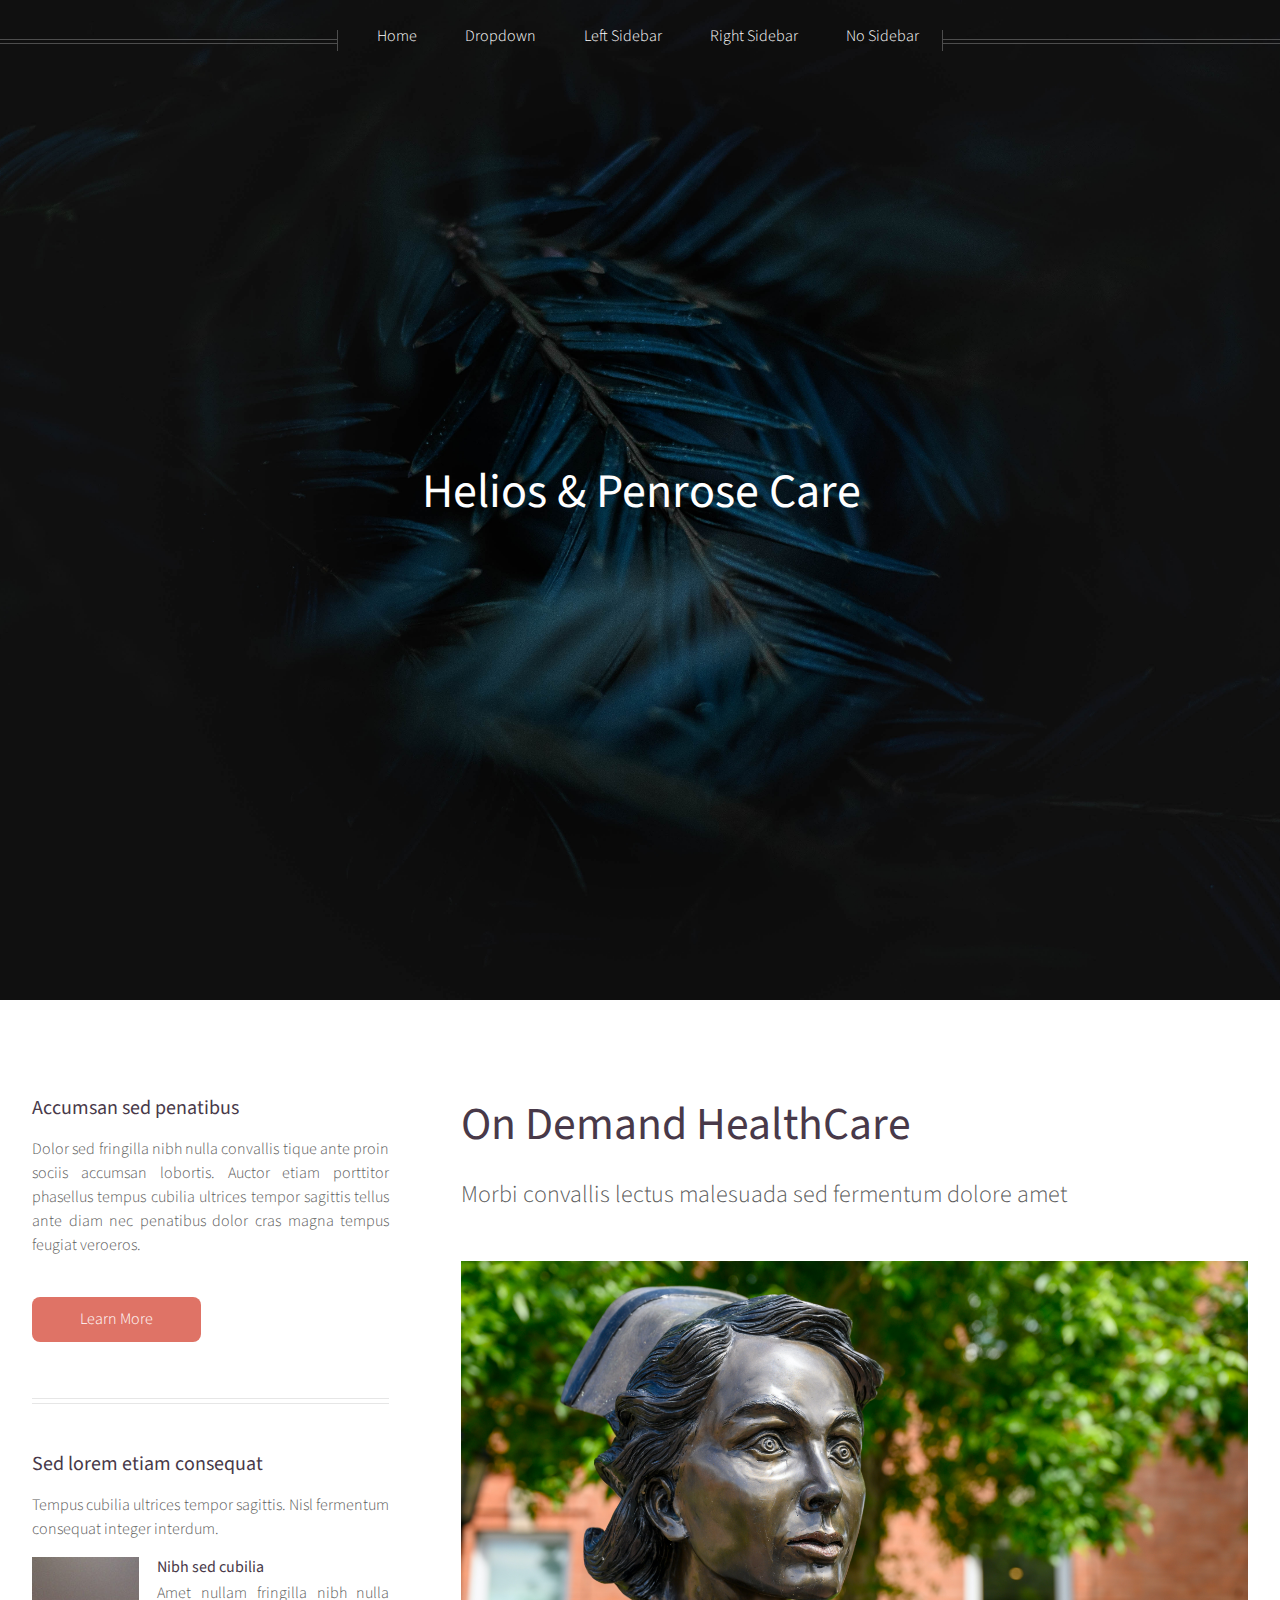
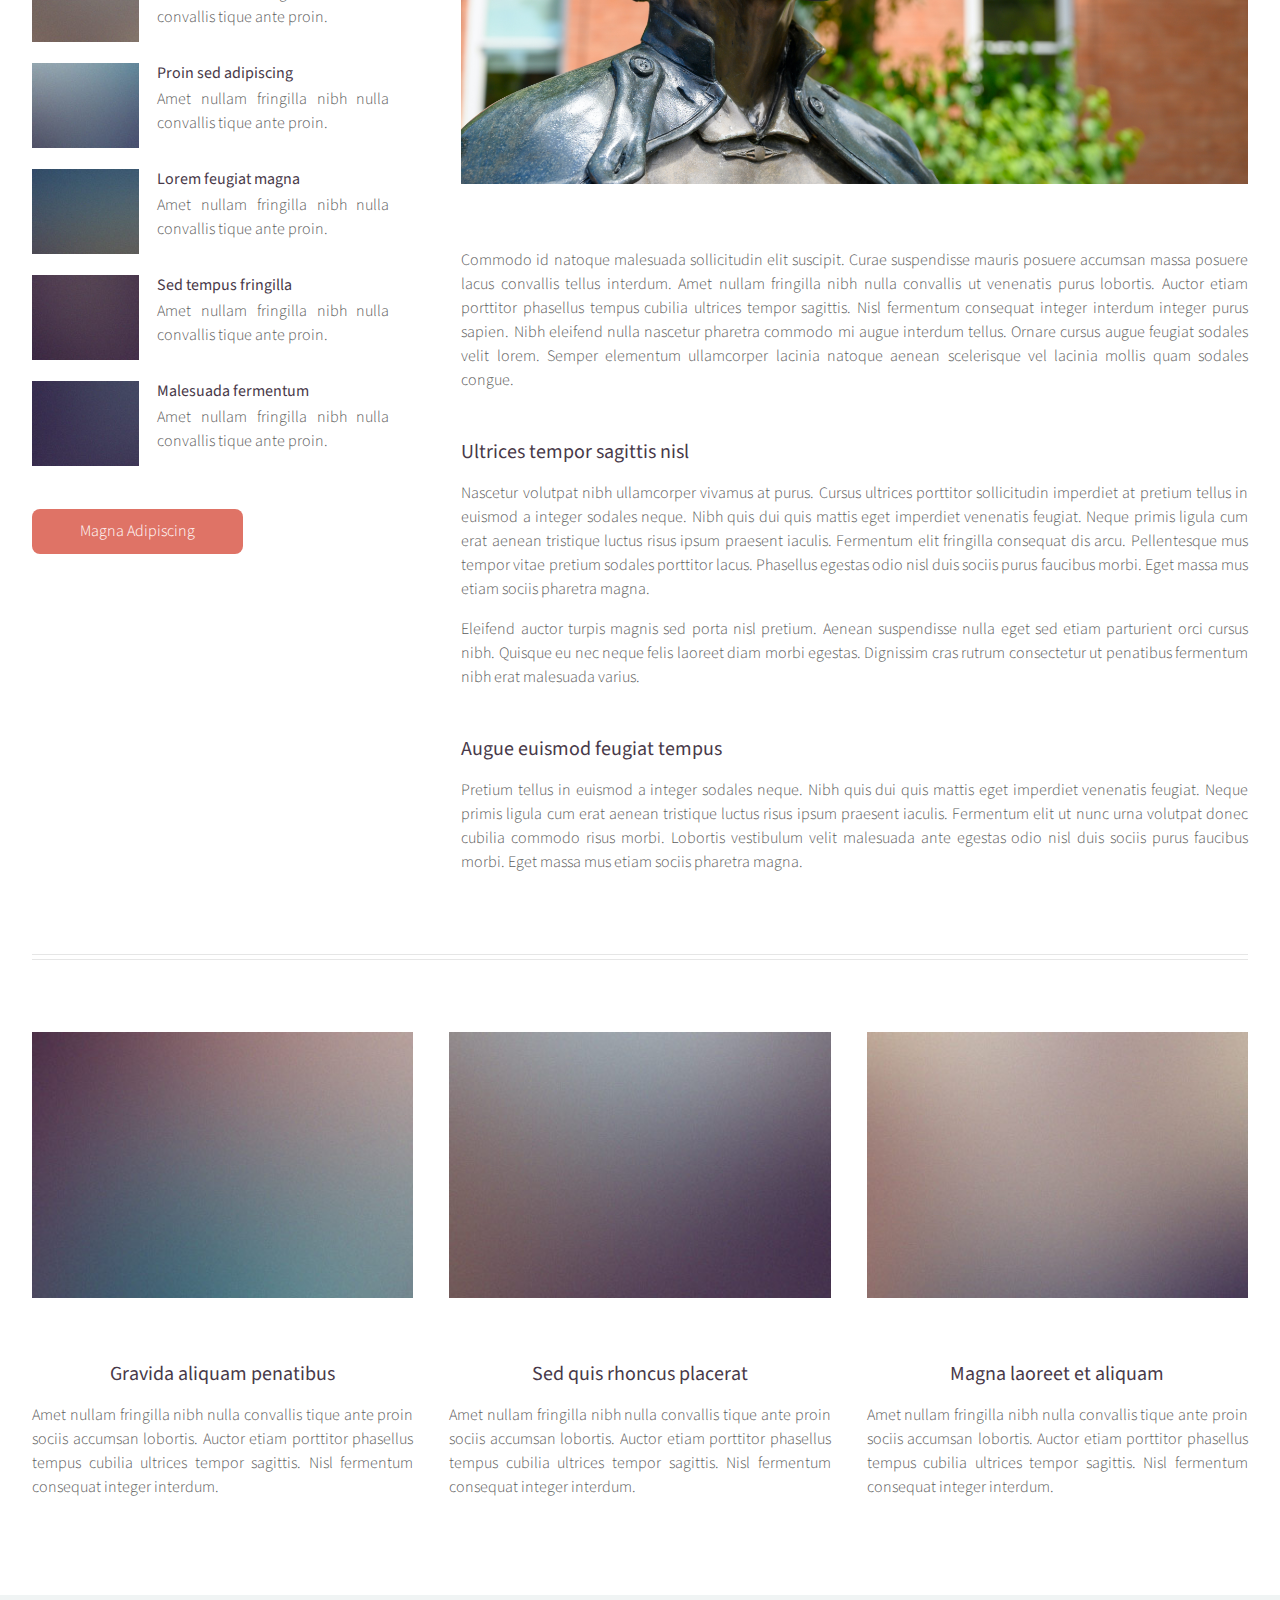
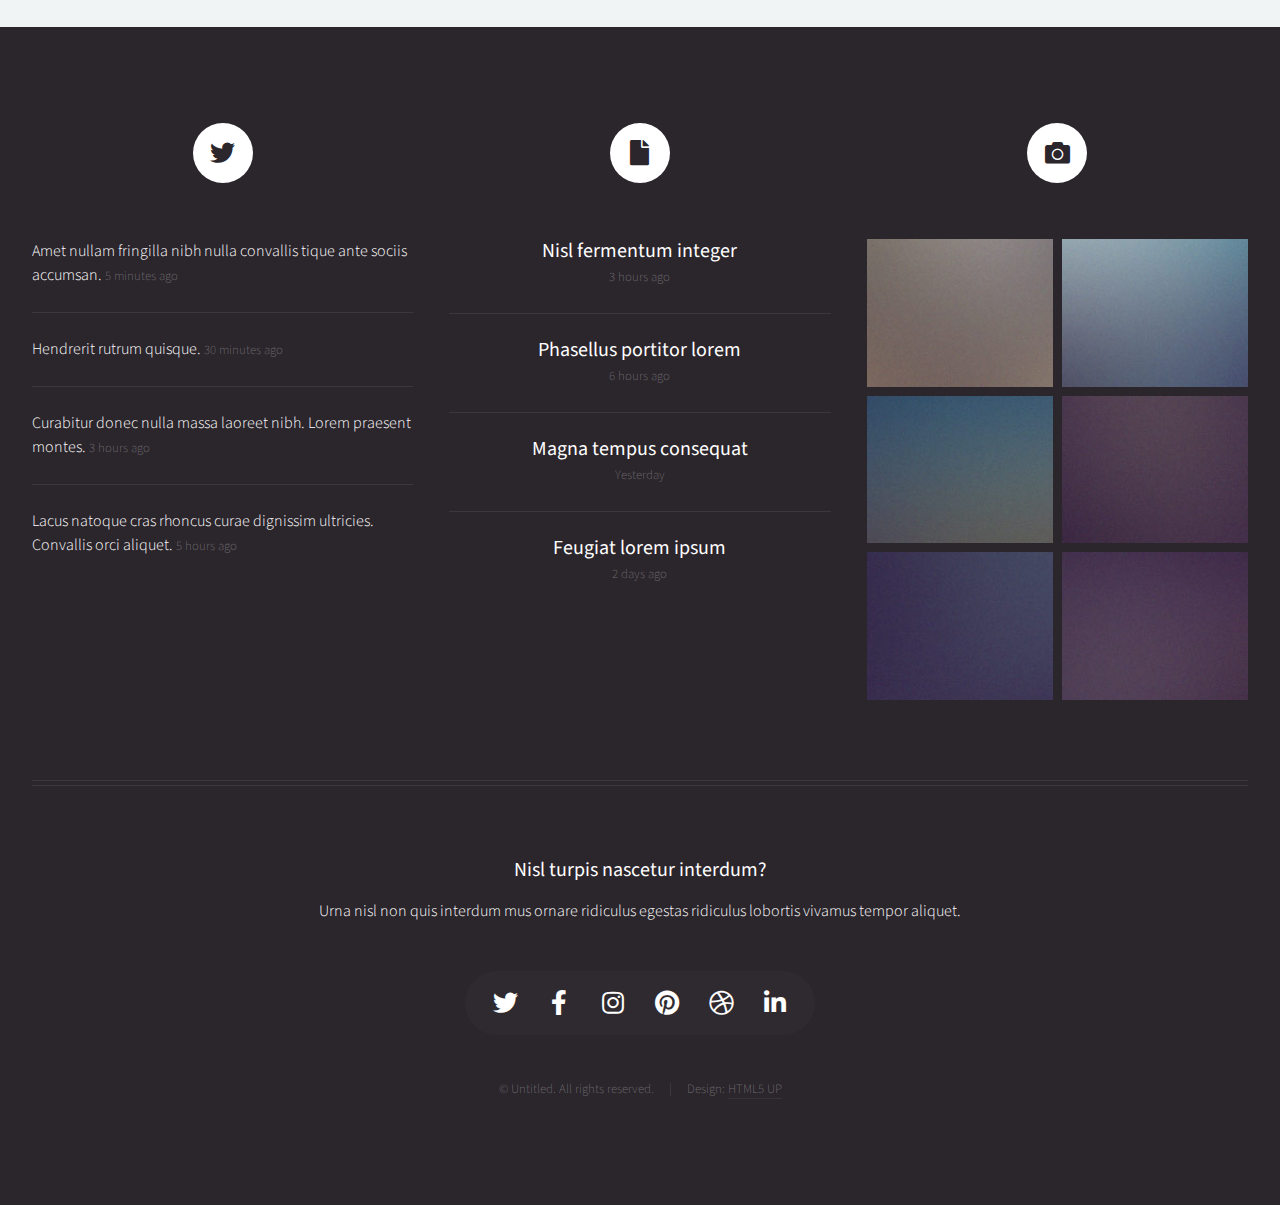
==== penrose-care/left-sidebar.html @ 3ad17eb3 "penrose care" ====
<!DOCTYPE HTML>
<!--
	Helios by HTML5 UP
	html5up.net | @ajlkn
	Free for personal and commercial use under the CCA 3.0 license (html5up.net/license)
-->
<html>
	<head>
		<title>Left Sidebar - Helios by HTML5 UP</title>
		<meta charset="utf-8" />
		<meta name="viewport" content="width=device-width, initial-scale=1, user-scalable=no" />
		<link rel="stylesheet" href="assets/css/main.css" />
		<noscript><link rel="stylesheet" href="assets/css/noscript.css" /></noscript>
	</head>
	<body class="left-sidebar is-preload">
		<div id="page-wrapper">

			<!-- Header -->
				<div id="header">

					<!-- Inner -->
						<div class="inner">
							<header>
								<h1><a href="index.html" id="logo">Helios &amp; Penrose Care</a></h1>
							</header>
						</div>

					<!-- Nav -->
						<nav id="nav">
							<ul>
								<li><a href="index.html">Home</a></li>
								<li>
									<a href="#">Dropdown</a>
									<ul>
										<li><a href="#">Lorem ipsum dolor</a></li>
										<li><a href="#">Magna phasellus</a></li>
										<li><a href="#">Etiam dolore nisl</a></li>
										<li>
											<a href="#">And a submenu &hellip;</a>
											<ul>
												<li><a href="#">Lorem ipsum dolor</a></li>
												<li><a href="#">Phasellus consequat</a></li>
												<li><a href="#">Magna phasellus</a></li>
												<li><a href="#">Etiam dolore nisl</a></li>
											</ul>
										</li>
										<li><a href="#">Veroeros feugiat</a></li>
									</ul>
								</li>
								<li><a href="left-sidebar.html">Left Sidebar</a></li>
								<li><a href="right-sidebar.html">Right Sidebar</a></li>
								<li><a href="no-sidebar.html">No Sidebar</a></li>
							</ul>
						</nav>

				</div>

			<!-- Main -->
				<div class="wrapper style1">

					<div class="container">
						<div class="row gtr-200">
							<div class="col-4 col-12-mobile" id="sidebar">
								<hr class="first" />
								<section>
									<header>
										<h3><a href="#">Accumsan sed penatibus</a></h3>
									</header>
									<p>
										Dolor sed fringilla nibh nulla convallis tique ante proin sociis accumsan lobortis. Auctor etiam
										porttitor phasellus tempus cubilia ultrices tempor sagittis  tellus ante diam nec penatibus dolor cras
										magna tempus feugiat veroeros.
									</p>
									<footer>
										<a href="#" class="button">Learn More</a>
									</footer>
								</section>
								<hr />
								<section>
									<header>
										<h3><a href="#">Sed lorem etiam consequat</a></h3>
									</header>
									<p>
										Tempus cubilia ultrices tempor sagittis. Nisl fermentum consequat integer interdum.
									</p>
									<div class="row gtr-50">
										<div class="col-4">
											<a href="#" class="image fit"><img src="images/pic10.jpg" alt="" /></a>
										</div>
										<div class="col-8">
											<h4>Nibh sed cubilia</h4>
											<p>
												Amet nullam fringilla nibh nulla convallis tique ante proin.
											</p>
										</div>
										<div class="col-4">
											<a href="#" class="image fit"><img src="images/pic11.jpg" alt="" /></a>
										</div>
										<div class="col-8">
											<h4>Proin sed adipiscing</h4>
											<p>
												Amet nullam fringilla nibh nulla convallis tique ante proin.
											</p>
										</div>
										<div class="col-4">
											<a href="#" class="image fit"><img src="images/pic12.jpg" alt="" /></a>
										</div>
										<div class="col-8">
											<h4>Lorem feugiat magna</h4>
											<p>
												Amet nullam fringilla nibh nulla convallis tique ante proin.
											</p>
										</div>
										<div class="col-4">
											<a href="#" class="image fit"><img src="images/pic13.jpg" alt="" /></a>
										</div>
										<div class="col-8">
											<h4>Sed tempus fringilla</h4>
											<p>
												Amet nullam fringilla nibh nulla convallis tique ante proin.
											</p>
										</div>
										<div class="col-4">
											<a href="#" class="image fit"><img src="images/pic14.jpg" alt="" /></a>
										</div>
										<div class="col-8">
											<h4>Malesuada fermentum</h4>
											<p>
												Amet nullam fringilla nibh nulla convallis tique ante proin.
											</p>
										</div>
									</div>
									<footer>
										<a href="#" class="button">Magna Adipiscing</a>
									</footer>
								</section>
							</div>
							<div class="col-8 col-12-mobile imp-mobile" id="content">
								<article id="main">
									<header>
										<h2><a href="#">On Demand HealthCare</a></h2>
										<p>
											Morbi convallis lectus malesuada sed fermentum dolore amet
										</p>
									</header>
									<a href="#" class="image featured"><img src="images/x-a.jpg" alt="" /></a>
									<p>
										Commodo id natoque malesuada sollicitudin elit suscipit. Curae suspendisse mauris posuere accumsan massa
										posuere lacus convallis tellus interdum. Amet nullam fringilla nibh nulla convallis ut venenatis purus
										lobortis. Auctor etiam porttitor phasellus tempus cubilia ultrices tempor sagittis. Nisl fermentum
										consequat integer interdum integer purus sapien. Nibh eleifend nulla nascetur pharetra commodo mi augue
										interdum tellus. Ornare cursus augue feugiat sodales velit lorem. Semper elementum ullamcorper lacinia
										natoque aenean scelerisque vel lacinia mollis quam sodales congue.
									</p>
									<section>
										<header>
											<h3>Ultrices tempor sagittis nisl</h3>
										</header>
										<p>
											Nascetur volutpat nibh ullamcorper vivamus at purus. Cursus ultrices porttitor sollicitudin imperdiet
											at pretium tellus in euismod a integer sodales neque. Nibh quis dui quis mattis eget imperdiet venenatis
											feugiat. Neque primis ligula cum erat aenean tristique luctus risus ipsum praesent iaculis. Fermentum elit
											fringilla consequat dis arcu. Pellentesque mus tempor vitae pretium sodales porttitor lacus. Phasellus
											egestas odio nisl duis sociis purus faucibus morbi. Eget massa mus etiam sociis pharetra magna.
										</p>
										<p>
											Eleifend auctor turpis magnis sed porta nisl pretium. Aenean suspendisse nulla eget sed etiam parturient
											orci cursus nibh. Quisque eu nec neque felis laoreet diam morbi egestas. Dignissim cras rutrum consectetur
											ut penatibus fermentum nibh erat malesuada varius.
										</p>
									</section>
									<section>
										<header>
											<h3>Augue euismod feugiat tempus</h3>
										</header>
										<p>
											Pretium tellus in euismod a integer sodales neque. Nibh quis dui quis mattis eget imperdiet venenatis
											feugiat. Neque primis ligula cum erat aenean tristique luctus risus ipsum praesent iaculis. Fermentum elit
											ut nunc urna volutpat donec cubilia commodo risus morbi. Lobortis vestibulum velit malesuada ante
											egestas odio nisl duis sociis purus faucibus morbi. Eget massa mus etiam sociis pharetra magna.
										</p>
									</section>
								</article>
							</div>
						</div>
						<hr />
						<div class="row">
							<article class="col-4 col-12-mobile special">
								<a href="#" class="image featured"><img src="images/pic07.jpg" alt="" /></a>
								<header>
									<h3><a href="#">Gravida aliquam penatibus</a></h3>
								</header>
								<p>
									Amet nullam fringilla nibh nulla convallis tique ante proin sociis accumsan lobortis. Auctor etiam
									porttitor phasellus tempus cubilia ultrices tempor sagittis. Nisl fermentum consequat integer interdum.
								</p>
							</article>
							<article class="col-4 col-12-mobile special">
								<a href="#" class="image featured"><img src="images/pic08.jpg" alt="" /></a>
								<header>
									<h3><a href="#">Sed quis rhoncus placerat</a></h3>
								</header>
								<p>
									Amet nullam fringilla nibh nulla convallis tique ante proin sociis accumsan lobortis. Auctor etiam
									porttitor phasellus tempus cubilia ultrices tempor sagittis. Nisl fermentum consequat integer interdum.
								</p>
							</article>
							<article class="col-4 col-12-mobile special">
								<a href="#" class="image featured"><img src="images/pic09.jpg" alt="" /></a>
								<header>
									<h3><a href="#">Magna laoreet et aliquam</a></h3>
								</header>
								<p>
									Amet nullam fringilla nibh nulla convallis tique ante proin sociis accumsan lobortis. Auctor etiam
									porttitor phasellus tempus cubilia ultrices tempor sagittis. Nisl fermentum consequat integer interdum.
								</p>
							</article>
						</div>
					</div>

				</div>

			<!-- Footer -->
				<div id="footer">
					<div class="container">
						<div class="row">

							<!-- Tweets -->
								<section class="col-4 col-12-mobile">
									<header>
										<h2 class="icon brands fa-twitter circled"><span class="label">Tweets</span></h2>
									</header>
									<ul class="divided">
										<li>
											<article class="tweet">
												Amet nullam fringilla nibh nulla convallis tique ante sociis accumsan.
												<span class="timestamp">5 minutes ago</span>
											</article>
										</li>
										<li>
											<article class="tweet">
												Hendrerit rutrum quisque.
												<span class="timestamp">30 minutes ago</span>
											</article>
										</li>
										<li>
											<article class="tweet">
												Curabitur donec nulla massa laoreet nibh. Lorem praesent montes.
												<span class="timestamp">3 hours ago</span>
											</article>
										</li>
										<li>
											<article class="tweet">
												Lacus natoque cras rhoncus curae dignissim ultricies. Convallis orci aliquet.
												<span class="timestamp">5 hours ago</span>
											</article>
										</li>
									</ul>
								</section>

							<!-- Posts -->
								<section class="col-4 col-12-mobile">
									<header>
										<h2 class="icon solid fa-file circled"><span class="label">Posts</span></h2>
									</header>
									<ul class="divided">
										<li>
											<article class="post stub">
												<header>
													<h3><a href="#">Nisl fermentum integer</a></h3>
												</header>
												<span class="timestamp">3 hours ago</span>
											</article>
										</li>
										<li>
											<article class="post stub">
												<header>
													<h3><a href="#">Phasellus portitor lorem</a></h3>
												</header>
												<span class="timestamp">6 hours ago</span>
											</article>
										</li>
										<li>
											<article class="post stub">
												<header>
													<h3><a href="#">Magna tempus consequat</a></h3>
												</header>
												<span class="timestamp">Yesterday</span>
											</article>
										</li>
										<li>
											<article class="post stub">
												<header>
													<h3><a href="#">Feugiat lorem ipsum</a></h3>
												</header>
												<span class="timestamp">2 days ago</span>
											</article>
										</li>
									</ul>
								</section>

							<!-- Photos -->
								<section class="col-4 col-12-mobile">
									<header>
										<h2 class="icon solid fa-camera circled"><span class="label">Photos</span></h2>
									</header>
									<div class="row gtr-25">
										<div class="col-6">
											<a href="#" class="image fit"><img src="images/pic10.jpg" alt="" /></a>
										</div>
										<div class="col-6">
											<a href="#" class="image fit"><img src="images/pic11.jpg" alt="" /></a>
										</div>
										<div class="col-6">
											<a href="#" class="image fit"><img src="images/pic12.jpg" alt="" /></a>
										</div>
										<div class="col-6">
											<a href="#" class="image fit"><img src="images/pic13.jpg" alt="" /></a>
										</div>
										<div class="col-6">
											<a href="#" class="image fit"><img src="images/pic14.jpg" alt="" /></a>
										</div>
										<div class="col-6">
											<a href="#" class="image fit"><img src="images/pic15.jpg" alt="" /></a>
										</div>
									</div>
								</section>

						</div>
						<hr />
						<div class="row">
							<div class="col-12">

								<!-- Contact -->
									<section class="contact">
										<header>
											<h3>Nisl turpis nascetur interdum?</h3>
										</header>
										<p>Urna nisl non quis interdum mus ornare ridiculus egestas ridiculus lobortis vivamus tempor aliquet.</p>
										<ul class="icons">
											<li><a href="#" class="icon brands fa-twitter"><span class="label">Twitter</span></a></li>
											<li><a href="#" class="icon brands fa-facebook-f"><span class="label">Facebook</span></a></li>
											<li><a href="#" class="icon brands fa-instagram"><span class="label">Instagram</span></a></li>
											<li><a href="#" class="icon brands fa-pinterest"><span class="label">Pinterest</span></a></li>
											<li><a href="#" class="icon brands fa-dribbble"><span class="label">Dribbble</span></a></li>
											<li><a href="#" class="icon brands fa-linkedin-in"><span class="label">Linkedin</span></a></li>
										</ul>
									</section>

								<!-- Copyright -->
									<div class="copyright">
										<ul class="menu">
											<li>&copy; Untitled. All rights reserved.</li><li>Design: <a href="http://html5up.net">HTML5 UP</a></li>
										</ul>
									</div>

							</div>

						</div>
					</div>
				</div>

		</div>

		<!-- Scripts -->
			<script src="assets/js/jquery.min.js"></script>
			<script src="assets/js/jquery.dropotron.min.js"></script>
			<script src="assets/js/jquery.scrolly.min.js"></script>
			<script src="assets/js/jquery.scrollex.min.js"></script>
			<script src="assets/js/browser.min.js"></script>
			<script src="assets/js/breakpoints.min.js"></script>
			<script src="assets/js/util.js"></script>
			<script src="assets/js/main.js"></script>

	</body>
</html>
---- penrose-care/assets/css/main.css ----
@import url("https://fonts.googleapis.com/css?family=Source+Sans+Pro:300,300italic,400,400italic,600");
@import url("fontawesome-all.min.css");

/*
	Helios by HTML5 UP
	html5up.net | @ajlkn
	Free for personal and commercial use under the CCA 3.0 license (html5up.net/license)
*/

html, body, div, span, applet, object,
iframe, h1, h2, h3, h4, h5, h6, p, blockquote,
pre, a, abbr, acronym, address, big, cite,
code, del, dfn, em, img, ins, kbd, q, s, samp,
small, strike, strong, sub, sup, tt, var, b,
u, i, center, dl, dt, dd, ol, ul, li, fieldset,
form, label, legend, table, caption, tbody,
tfoot, thead, tr, th, td, article, aside,
canvas, details, embed, figure, figcaption,
footer, header, hgroup, menu, nav, output, ruby,
section, summary, time, mark, audio, video {
	margin: 0;
	padding: 0;
	border: 0;
	font-size: 100%;
	font: inherit;
	vertical-align: baseline;}

article, aside, details, figcaption, figure,
footer, header, hgroup, menu, nav, section {
	display: block;}

body {
	line-height: 1;
}

ol, ul {
	list-style: none;
}

blockquote, q {
	quotes: none;
}

	blockquote:before, blockquote:after, q:before, q:after {
		content: '';
		content: none;
	}

table {
	border-collapse: collapse;
	border-spacing: 0;
}

body {
	-webkit-text-size-adjust: none;
}

mark {
	background-color: transparent;
	color: inherit;
}

input::-moz-focus-inner {
	border: 0;
	padding: 0;
}

input, select, textarea {
	-moz-appearance: none;
	-webkit-appearance: none;
	-ms-appearance: none;
	appearance: none;
}

/* Basic */

	html {
		box-sizing: border-box;
	}

	*, *:before, *:after {
		box-sizing: inherit;
	}

	body {
		background: #f0f4f4;
		color: #5b5b5b;
		font-size: 15pt;
		line-height: 1.85em;
		font-family: 'Source Sans Pro', sans-serif;
		font-weight: 300;
	}

		body.is-preload *, body.is-preload *:before, body.is-preload *:after {
			-moz-animation: none !important;
			-webkit-animation: none !important;
			-ms-animation: none !important;
			animation: none !important;
			-moz-transition: none !important;
			-webkit-transition: none !important;
			-ms-transition: none !important;
			transition: none !important;
		}

	input, textarea, select {
		font-size: 15pt;
		line-height: 1.85em;
		font-family: 'Source Sans Pro', sans-serif;
		font-weight: 300;
	}

	h1, h2, h3, h4, h5, h6 {
		font-weight: 400;
		color: #483949;
		line-height: 1.25em;
	}

	h1 a, h2 a, h3 a, h4 a, h5 a, h6 a {
		color: inherit;
		text-decoration: none;
		border-bottom-color: transparent;
	}

	h1 strong, h2 strong, h3 strong, h4 strong, h5 strong, h6 strong {
		font-weight: 600;
	}

	h2 {
		font-size: 2.85em;
	}

	h3 {
		font-size: 1.25em;
	}

	h4 {
		font-size: 1em;
		margin: 0 0 0.25em 0;
	}

	strong, b {
		font-weight: 400;
		color: #483949;
	}

	em, i {
		font-style: italic;
	}

	a {
		color: inherit;
		border-bottom: solid 1px rgba(128, 128, 128, 0.15);
		text-decoration: none;
		-moz-transition: background-color 0.35s ease-in-out, color 0.35s ease-in-out, border-bottom-color 0.35s ease-in-out;
		-webkit-transition: background-color 0.35s ease-in-out, color 0.35s ease-in-out, border-bottom-color 0.35s ease-in-out;
		-ms-transition: background-color 0.35s ease-in-out, color 0.35s ease-in-out, border-bottom-color 0.35s ease-in-out;
		transition: background-color 0.35s ease-in-out, color 0.35s ease-in-out, border-bottom-color 0.35s ease-in-out;
	}

		a:hover {
			color: #ef8376;
			border-bottom-color: transparent;
		}

	sub {
		position: relative;
		top: 0.5em;
		font-size: 0.8em;
	}

	sup {
		position: relative;
		top: -0.5em;
		font-size: 0.8em;
	}

	blockquote {
		border-left: solid 0.5em #ddd;
		padding: 1em 0 1em 2em;
		font-style: italic;
	}

	p, ul, ol, dl, table {
		margin-bottom: 1em;
	}

	p {
		text-align: justify;
	}

	br.clear {
		clear: both;
	}

	hr {
		position: relative;
		display: block;
		border: 0;
		top: 4.5em;
		margin-bottom: 9em;
		height: 6px;
		border-top: solid 1px rgba(128, 128, 128, 0.2);
		border-bottom: solid 1px rgba(128, 128, 128, 0.2);
	}

		hr:before, hr:after {
			content: '';
			position: absolute;
			top: -8px;
			display: block;
			width: 1px;
			height: 21px;
			background: rgba(128, 128, 128, 0.2);
		}

		hr:before {
			left: -1px;
		}

		hr:after {
			right: -1px;
		}

	.timestamp {
		color: rgba(128, 128, 128, 0.75);
		font-size: 0.8em;
	}

/* Container */

	.container {
		margin: 0 auto;
		max-width: 100%;
		width: 1400px;
	}

		@media screen and (max-width: 1680px) {

			.container {
				width: 1200px;
			}

		}

		@media screen and (max-width: 1280px) {

			.container {
				width: 100%;
			}

		}

		@media screen and (max-width: 960px) {

			.container {
				width: 100%;
			}

		}

		@media screen and (max-width: 840px) {

			.container {
				width: 100%;
			}

		}

		@media screen and (max-width: 736px) {

			.container {
				width: 100%;
			}

		}

/* Row */

	.row {
		display: flex;
		flex-wrap: wrap;
		box-sizing: border-box;
		align-items: stretch;
	}

		.row > * {
			box-sizing: border-box;
		}

		.row.gtr-uniform > * > :last-child {
			margin-bottom: 0;
		}

		.row.aln-left {
			justify-content: flex-start;
		}

		.row.aln-center {
			justify-content: center;
		}

		.row.aln-right {
			justify-content: flex-end;
		}

		.row.aln-top {
			align-items: flex-start;
		}

		.row.aln-middle {
			align-items: center;
		}

		.row.aln-bottom {
			align-items: flex-end;
		}

		.row > .imp {
			order: -1;
		}

		.row > .col-1 {
			width: 8.33333%;
		}

		.row > .off-1 {
			margin-left: 8.33333%;
		}

		.row > .col-2 {
			width: 16.66667%;
		}

		.row > .off-2 {
			margin-left: 16.66667%;
		}

		.row > .col-3 {
			width: 25%;
		}

		.row > .off-3 {
			margin-left: 25%;
		}

		.row > .col-4 {
			width: 33.33333%;
		}

		.row > .off-4 {
			margin-left: 33.33333%;
		}

		.row > .col-5 {
			width: 41.66667%;
		}

		.row > .off-5 {
			margin-left: 41.66667%;
		}

		.row > .col-6 {
			width: 50%;
		}

		.row > .off-6 {
			margin-left: 50%;
		}

		.row > .col-7 {
			width: 58.33333%;
		}

		.row > .off-7 {
			margin-left: 58.33333%;
		}

		.row > .col-8 {
			width: 66.66667%;
		}

		.row > .off-8 {
			margin-left: 66.66667%;
		}

		.row > .col-9 {
			width: 75%;
		}

		.row > .off-9 {
			margin-left: 75%;
		}

		.row > .col-10 {
			width: 83.33333%;
		}

		.row > .off-10 {
			margin-left: 83.33333%;
		}

		.row > .col-11 {
			width: 91.66667%;
		}

		.row > .off-11 {
			margin-left: 91.66667%;
		}

		.row > .col-12 {
			width: 100%;
		}

		.row > .off-12 {
			margin-left: 100%;
		}

		.row.gtr-0 {
			margin-top: 0px;
			margin-left: 0px;
		}

			.row.gtr-0 > * {
				padding: 0px 0 0 0px;
			}

			.row.gtr-0.gtr-uniform {
				margin-top: 0px;
			}

				.row.gtr-0.gtr-uniform > * {
					padding-top: 0px;
				}

		.row.gtr-25 {
			margin-top: -10px;
			margin-left: -10px;
		}

			.row.gtr-25 > * {
				padding: 10px 0 0 10px;
			}

			.row.gtr-25.gtr-uniform {
				margin-top: -10px;
			}

				.row.gtr-25.gtr-uniform > * {
					padding-top: 10px;
				}

		.row.gtr-50 {
			margin-top: -20px;
			margin-left: -20px;
		}

			.row.gtr-50 > * {
				padding: 20px 0 0 20px;
			}

			.row.gtr-50.gtr-uniform {
				margin-top: -20px;
			}

				.row.gtr-50.gtr-uniform > * {
					padding-top: 20px;
				}

		.row {
			margin-top: -40px;
			margin-left: -40px;
		}

			.row > * {
				padding: 40px 0 0 40px;
			}

			.row.gtr-uniform {
				margin-top: -40px;
			}

				.row.gtr-uniform > * {
					padding-top: 40px;
				}

		.row.gtr-150 {
			margin-top: -60px;
			margin-left: -60px;
		}

			.row.gtr-150 > * {
				padding: 60px 0 0 60px;
			}

			.row.gtr-150.gtr-uniform {
				margin-top: -60px;
			}

				.row.gtr-150.gtr-uniform > * {
					padding-top: 60px;
				}

		.row.gtr-200 {
			margin-top: -80px;
			margin-left: -80px;
		}

			.row.gtr-200 > * {
				padding: 80px 0 0 80px;
			}

			.row.gtr-200.gtr-uniform {
				margin-top: -80px;
			}

				.row.gtr-200.gtr-uniform > * {
					padding-top: 80px;
				}

		@media screen and (max-width: 1680px) {

			.row {
				display: flex;
				flex-wrap: wrap;
				box-sizing: border-box;
				align-items: stretch;
			}

				.row > * {
					box-sizing: border-box;
				}

				.row.gtr-uniform > * > :last-child {
					margin-bottom: 0;
				}

				.row.aln-left {
					justify-content: flex-start;
				}

				.row.aln-center {
					justify-content: center;
				}

				.row.aln-right {
					justify-content: flex-end;
				}

				.row.aln-top {
					align-items: flex-start;
				}

				.row.aln-middle {
					align-items: center;
				}

				.row.aln-bottom {
					align-items: flex-end;
				}

				.row > .imp-wide {
					order: -1;
				}

				.row > .col-1-wide {
					width: 8.33333%;
				}

				.row > .off-1-wide {
					margin-left: 8.33333%;
				}

				.row > .col-2-wide {
					width: 16.66667%;
				}

				.row > .off-2-wide {
					margin-left: 16.66667%;
				}

				.row > .col-3-wide {
					width: 25%;
				}

				.row > .off-3-wide {
					margin-left: 25%;
				}

				.row > .col-4-wide {
					width: 33.33333%;
				}

				.row > .off-4-wide {
					margin-left: 33.33333%;
				}

				.row > .col-5-wide {
					width: 41.66667%;
				}

				.row > .off-5-wide {
					margin-left: 41.66667%;
				}

				.row > .col-6-wide {
					width: 50%;
				}

				.row > .off-6-wide {
					margin-left: 50%;
				}

				.row > .col-7-wide {
					width: 58.33333%;
				}

				.row > .off-7-wide {
					margin-left: 58.33333%;
				}

				.row > .col-8-wide {
					width: 66.66667%;
				}

				.row > .off-8-wide {
					margin-left: 66.66667%;
				}

				.row > .col-9-wide {
					width: 75%;
				}

				.row > .off-9-wide {
					margin-left: 75%;
				}

				.row > .col-10-wide {
					width: 83.33333%;
				}

				.row > .off-10-wide {
					margin-left: 83.33333%;
				}

				.row > .col-11-wide {
					width: 91.66667%;
				}

				.row > .off-11-wide {
					margin-left: 91.66667%;
				}

				.row > .col-12-wide {
					width: 100%;
				}

				.row > .off-12-wide {
					margin-left: 100%;
				}

				.row.gtr-0 {
					margin-top: 0px;
					margin-left: 0px;
				}

					.row.gtr-0 > * {
						padding: 0px 0 0 0px;
					}

					.row.gtr-0.gtr-uniform {
						margin-top: 0px;
					}

						.row.gtr-0.gtr-uniform > * {
							padding-top: 0px;
						}

				.row.gtr-25 {
					margin-top: -10px;
					margin-left: -10px;
				}

					.row.gtr-25 > * {
						padding: 10px 0 0 10px;
					}

					.row.gtr-25.gtr-uniform {
						margin-top: -10px;
					}

						.row.gtr-25.gtr-uniform > * {
							padding-top: 10px;
						}

				.row.gtr-50 {
					margin-top: -20px;
					margin-left: -20px;
				}

					.row.gtr-50 > * {
						padding: 20px 0 0 20px;
					}

					.row.gtr-50.gtr-uniform {
						margin-top: -20px;
					}

						.row.gtr-50.gtr-uniform > * {
							padding-top: 20px;
						}

				.row {
					margin-top: -40px;
					margin-left: -40px;
				}

					.row > * {
						padding: 40px 0 0 40px;
					}

					.row.gtr-uniform {
						margin-top: -40px;
					}

						.row.gtr-uniform > * {
							padding-top: 40px;
						}

				.row.gtr-150 {
					margin-top: -60px;
					margin-left: -60px;
				}

					.row.gtr-150 > * {
						padding: 60px 0 0 60px;
					}

					.row.gtr-150.gtr-uniform {
						margin-top: -60px;
					}

						.row.gtr-150.gtr-uniform > * {
							padding-top: 60px;
						}

				.row.gtr-200 {
					margin-top: -80px;
					margin-left: -80px;
				}

					.row.gtr-200 > * {
						padding: 80px 0 0 80px;
					}

					.row.gtr-200.gtr-uniform {
						margin-top: -80px;
					}

						.row.gtr-200.gtr-uniform > * {
							padding-top: 80px;
						}

		}

		@media screen and (max-width: 1280px) {

			.row {
				display: flex;
				flex-wrap: wrap;
				box-sizing: border-box;
				align-items: stretch;
			}

				.row > * {
					box-sizing: border-box;
				}

				.row.gtr-uniform > * > :last-child {
					margin-bottom: 0;
				}

				.row.aln-left {
					justify-content: flex-start;
				}

				.row.aln-center {
					justify-content: center;
				}

				.row.aln-right {
					justify-content: flex-end;
				}

				.row.aln-top {
					align-items: flex-start;
				}

				.row.aln-middle {
					align-items: center;
				}

				.row.aln-bottom {
					align-items: flex-end;
				}

				.row > .imp-normal {
					order: -1;
				}

				.row > .col-1-normal {
					width: 8.33333%;
				}

				.row > .off-1-normal {
					margin-left: 8.33333%;
				}

				.row > .col-2-normal {
					width: 16.66667%;
				}

				.row > .off-2-normal {
					margin-left: 16.66667%;
				}

				.row > .col-3-normal {
					width: 25%;
				}

				.row > .off-3-normal {
					margin-left: 25%;
				}

				.row > .col-4-normal {
					width: 33.33333%;
				}

				.row > .off-4-normal {
					margin-left: 33.33333%;
				}

				.row > .col-5-normal {
					width: 41.66667%;
				}

				.row > .off-5-normal {
					margin-left: 41.66667%;
				}

				.row > .col-6-normal {
					width: 50%;
				}

				.row > .off-6-normal {
					margin-left: 50%;
				}

				.row > .col-7-normal {
					width: 58.33333%;
				}

				.row > .off-7-normal {
					margin-left: 58.33333%;
				}

				.row > .col-8-normal {
					width: 66.66667%;
				}

				.row > .off-8-normal {
					margin-left: 66.66667%;
				}

				.row > .col-9-normal {
					width: 75%;
				}

				.row > .off-9-normal {
					margin-left: 75%;
				}

				.row > .col-10-normal {
					width: 83.33333%;
				}

				.row > .off-10-normal {
					margin-left: 83.33333%;
				}

				.row > .col-11-normal {
					width: 91.66667%;
				}

				.row > .off-11-normal {
					margin-left: 91.66667%;
				}

				.row > .col-12-normal {
					width: 100%;
				}

				.row > .off-12-normal {
					margin-left: 100%;
				}

				.row.gtr-0 {
					margin-top: 0px;
					margin-left: 0px;
				}

					.row.gtr-0 > * {
						padding: 0px 0 0 0px;
					}

					.row.gtr-0.gtr-uniform {
						margin-top: 0px;
					}

						.row.gtr-0.gtr-uniform > * {
							padding-top: 0px;
						}

				.row.gtr-25 {
					margin-top: -9px;
					margin-left: -9px;
				}

					.row.gtr-25 > * {
						padding: 9px 0 0 9px;
					}

					.row.gtr-25.gtr-uniform {
						margin-top: -9px;
					}

						.row.gtr-25.gtr-uniform > * {
							padding-top: 9px;
						}

				.row.gtr-50 {
					margin-top: -18px;
					margin-left: -18px;
				}

					.row.gtr-50 > * {
						padding: 18px 0 0 18px;
					}

					.row.gtr-50.gtr-uniform {
						margin-top: -18px;
					}

						.row.gtr-50.gtr-uniform > * {
							padding-top: 18px;
						}

				.row {
					margin-top: -36px;
					margin-left: -36px;
				}

					.row > * {
						padding: 36px 0 0 36px;
					}

					.row.gtr-uniform {
						margin-top: -36px;
					}

						.row.gtr-uniform > * {
							padding-top: 36px;
						}

				.row.gtr-150 {
					margin-top: -54px;
					margin-left: -54px;
				}

					.row.gtr-150 > * {
						padding: 54px 0 0 54px;
					}

					.row.gtr-150.gtr-uniform {
						margin-top: -54px;
					}

						.row.gtr-150.gtr-uniform > * {
							padding-top: 54px;
						}

				.row.gtr-200 {
					margin-top: -72px;
					margin-left: -72px;
				}

					.row.gtr-200 > * {
						padding: 72px 0 0 72px;
					}

					.row.gtr-200.gtr-uniform {
						margin-top: -72px;
					}

						.row.gtr-200.gtr-uniform > * {
							padding-top: 72px;
						}

		}

		@media screen and (max-width: 960px) {

			.row {
				display: flex;
				flex-wrap: wrap;
				box-sizing: border-box;
				align-items: stretch;
			}

				.row > * {
					box-sizing: border-box;
				}

				.row.gtr-uniform > * > :last-child {
					margin-bottom: 0;
				}

				.row.aln-left {
					justify-content: flex-start;
				}

				.row.aln-center {
					justify-content: center;
				}

				.row.aln-right {
					justify-content: flex-end;
				}

				.row.aln-top {
					align-items: flex-start;
				}

				.row.aln-middle {
					align-items: center;
				}

				.row.aln-bottom {
					align-items: flex-end;
				}

				.row > .imp-narrow {
					order: -1;
				}

				.row > .col-1-narrow {
					width: 8.33333%;
				}

				.row > .off-1-narrow {
					margin-left: 8.33333%;
				}

				.row > .col-2-narrow {
					width: 16.66667%;
				}

				.row > .off-2-narrow {
					margin-left: 16.66667%;
				}

				.row > .col-3-narrow {
					width: 25%;
				}

				.row > .off-3-narrow {
					margin-left: 25%;
				}

				.row > .col-4-narrow {
					width: 33.33333%;
				}

				.row > .off-4-narrow {
					margin-left: 33.33333%;
				}

				.row > .col-5-narrow {
					width: 41.66667%;
				}

				.row > .off-5-narrow {
					margin-left: 41.66667%;
				}

				.row > .col-6-narrow {
					width: 50%;
				}

				.row > .off-6-narrow {
					margin-left: 50%;
				}

				.row > .col-7-narrow {
					width: 58.33333%;
				}

				.row > .off-7-narrow {
					margin-left: 58.33333%;
				}

				.row > .col-8-narrow {
					width: 66.66667%;
				}

				.row > .off-8-narrow {
					margin-left: 66.66667%;
				}

				.row > .col-9-narrow {
					width: 75%;
				}

				.row > .off-9-narrow {
					margin-left: 75%;
				}

				.row > .col-10-narrow {
					width: 83.33333%;
				}

				.row > .off-10-narrow {
					margin-left: 83.33333%;
				}

				.row > .col-11-narrow {
					width: 91.66667%;
				}

				.row > .off-11-narrow {
					margin-left: 91.66667%;
				}

				.row > .col-12-narrow {
					width: 100%;
				}

				.row > .off-12-narrow {
					margin-left: 100%;
				}

				.row.gtr-0 {
					margin-top: 0px;
					margin-left: 0px;
				}

					.row.gtr-0 > * {
						padding: 0px 0 0 0px;
					}

					.row.gtr-0.gtr-uniform {
						margin-top: 0px;
					}

						.row.gtr-0.gtr-uniform > * {
							padding-top: 0px;
						}

				.row.gtr-25 {
					margin-top: -8px;
					margin-left: -8px;
				}

					.row.gtr-25 > * {
						padding: 8px 0 0 8px;
					}

					.row.gtr-25.gtr-uniform {
						margin-top: -8px;
					}

						.row.gtr-25.gtr-uniform > * {
							padding-top: 8px;
						}

				.row.gtr-50 {
					margin-top: -16px;
					margin-left: -16px;
				}

					.row.gtr-50 > * {
						padding: 16px 0 0 16px;
					}

					.row.gtr-50.gtr-uniform {
						margin-top: -16px;
					}

						.row.gtr-50.gtr-uniform > * {
							padding-top: 16px;
						}

				.row {
					margin-top: -32px;
					margin-left: -32px;
				}

					.row > * {
						padding: 32px 0 0 32px;
					}

					.row.gtr-uniform {
						margin-top: -32px;
					}

						.row.gtr-uniform > * {
							padding-top: 32px;
						}

				.row.gtr-150 {
					margin-top: -48px;
					margin-left: -48px;
				}

					.row.gtr-150 > * {
						padding: 48px 0 0 48px;
					}

					.row.gtr-150.gtr-uniform {
						margin-top: -48px;
					}

						.row.gtr-150.gtr-uniform > * {
							padding-top: 48px;
						}

				.row.gtr-200 {
					margin-top: -64px;
					margin-left: -64px;
				}

					.row.gtr-200 > * {
						padding: 64px 0 0 64px;
					}

					.row.gtr-200.gtr-uniform {
						margin-top: -64px;
					}

						.row.gtr-200.gtr-uniform > * {
							padding-top: 64px;
						}

		}

		@media screen and (max-width: 840px) {

			.row {
				display: flex;
				flex-wrap: wrap;
				box-sizing: border-box;
				align-items: stretch;
			}

				.row > * {
					box-sizing: border-box;
				}

				.row.gtr-uniform > * > :last-child {
					margin-bottom: 0;
				}

				.row.aln-left {
					justify-content: flex-start;
				}

				.row.aln-center {
					justify-content: center;
				}

				.row.aln-right {
					justify-content: flex-end;
				}

				.row.aln-top {
					align-items: flex-start;
				}

				.row.aln-middle {
					align-items: center;
				}

				.row.aln-bottom {
					align-items: flex-end;
				}

				.row > .imp-narrower {
					order: -1;
				}

				.row > .col-1-narrower {
					width: 8.33333%;
				}

				.row > .off-1-narrower {
					margin-left: 8.33333%;
				}

				.row > .col-2-narrower {
					width: 16.66667%;
				}

				.row > .off-2-narrower {
					margin-left: 16.66667%;
				}

				.row > .col-3-narrower {
					width: 25%;
				}

				.row > .off-3-narrower {
					margin-left: 25%;
				}

				.row > .col-4-narrower {
					width: 33.33333%;
				}

				.row > .off-4-narrower {
					margin-left: 33.33333%;
				}

				.row > .col-5-narrower {
					width: 41.66667%;
				}

				.row > .off-5-narrower {
					margin-left: 41.66667%;
				}

				.row > .col-6-narrower {
					width: 50%;
				}

				.row > .off-6-narrower {
					margin-left: 50%;
				}

				.row > .col-7-narrower {
					width: 58.33333%;
				}

				.row > .off-7-narrower {
					margin-left: 58.33333%;
				}

				.row > .col-8-narrower {
					width: 66.66667%;
				}

				.row > .off-8-narrower {
					margin-left: 66.66667%;
				}

				.row > .col-9-narrower {
					width: 75%;
				}

				.row > .off-9-narrower {
					margin-left: 75%;
				}

				.row > .col-10-narrower {
					width: 83.33333%;
				}

				.row > .off-10-narrower {
					margin-left: 83.33333%;
				}

				.row > .col-11-narrower {
					width: 91.66667%;
				}

				.row > .off-11-narrower {
					margin-left: 91.66667%;
				}

				.row > .col-12-narrower {
					width: 100%;
				}

				.row > .off-12-narrower {
					margin-left: 100%;
				}

				.row.gtr-0 {
					margin-top: 0px;
					margin-left: 0px;
				}

					.row.gtr-0 > * {
						padding: 0px 0 0 0px;
					}

					.row.gtr-0.gtr-uniform {
						margin-top: 0px;
					}

						.row.gtr-0.gtr-uniform > * {
							padding-top: 0px;
						}

				.row.gtr-25 {
					margin-top: -8px;
					margin-left: -8px;
				}

					.row.gtr-25 > * {
						padding: 8px 0 0 8px;
					}

					.row.gtr-25.gtr-uniform {
						margin-top: -8px;
					}

						.row.gtr-25.gtr-uniform > * {
							padding-top: 8px;
						}

				.row.gtr-50 {
					margin-top: -16px;
					margin-left: -16px;
				}

					.row.gtr-50 > * {
						padding: 16px 0 0 16px;
					}

					.row.gtr-50.gtr-uniform {
						margin-top: -16px;
					}

						.row.gtr-50.gtr-uniform > * {
							padding-top: 16px;
						}

				.row {
					margin-top: -32px;
					margin-left: -32px;
				}

					.row > * {
						padding: 32px 0 0 32px;
					}

					.row.gtr-uniform {
						margin-top: -32px;
					}

						.row.gtr-uniform > * {
							padding-top: 32px;
						}

				.row.gtr-150 {
					margin-top: -48px;
					margin-left: -48px;
				}

					.row.gtr-150 > * {
						padding: 48px 0 0 48px;
					}

					.row.gtr-150.gtr-uniform {
						margin-top: -48px;
					}

						.row.gtr-150.gtr-uniform > * {
							padding-top: 48px;
						}

				.row.gtr-200 {
					margin-top: -64px;
					margin-left: -64px;
				}

					.row.gtr-200 > * {
						padding: 64px 0 0 64px;
					}

					.row.gtr-200.gtr-uniform {
						margin-top: -64px;
					}

						.row.gtr-200.gtr-uniform > * {
							padding-top: 64px;
						}

		}

		@media screen and (max-width: 736px) {

			.row {
				display: flex;
				flex-wrap: wrap;
				box-sizing: border-box;
				align-items: stretch;
			}

				.row > * {
					box-sizing: border-box;
				}

				.row.gtr-uniform > * > :last-child {
					margin-bottom: 0;
				}

				.row.aln-left {
					justify-content: flex-start;
				}

				.row.aln-center {
					justify-content: center;
				}

				.row.aln-right {
					justify-content: flex-end;
				}

				.row.aln-top {
					align-items: flex-start;
				}

				.row.aln-middle {
					align-items: center;
				}

				.row.aln-bottom {
					align-items: flex-end;
				}

				.row > .imp-mobile {
					order: -1;
				}

				.row > .col-1-mobile {
					width: 8.33333%;
				}

				.row > .off-1-mobile {
					margin-left: 8.33333%;
				}

				.row > .col-2-mobile {
					width: 16.66667%;
				}

				.row > .off-2-mobile {
					margin-left: 16.66667%;
				}

				.row > .col-3-mobile {
					width: 25%;
				}

				.row > .off-3-mobile {
					margin-left: 25%;
				}

				.row > .col-4-mobile {
					width: 33.33333%;
				}

				.row > .off-4-mobile {
					margin-left: 33.33333%;
				}

				.row > .col-5-mobile {
					width: 41.66667%;
				}

				.row > .off-5-mobile {
					margin-left: 41.66667%;
				}

				.row > .col-6-mobile {
					width: 50%;
				}

				.row > .off-6-mobile {
					margin-left: 50%;
				}

				.row > .col-7-mobile {
					width: 58.33333%;
				}

				.row > .off-7-mobile {
					margin-left: 58.33333%;
				}

				.row > .col-8-mobile {
					width: 66.66667%;
				}

				.row > .off-8-mobile {
					margin-left: 66.66667%;
				}

				.row > .col-9-mobile {
					width: 75%;
				}

				.row > .off-9-mobile {
					margin-left: 75%;
				}

				.row > .col-10-mobile {
					width: 83.33333%;
				}

				.row > .off-10-mobile {
					margin-left: 83.33333%;
				}

				.row > .col-11-mobile {
					width: 91.66667%;
				}

				.row > .off-11-mobile {
					margin-left: 91.66667%;
				}

				.row > .col-12-mobile {
					width: 100%;
				}

				.row > .off-12-mobile {
					margin-left: 100%;
				}

				.row.gtr-0 {
					margin-top: 0px;
					margin-left: 0px;
				}

					.row.gtr-0 > * {
						padding: 0px 0 0 0px;
					}

					.row.gtr-0.gtr-uniform {
						margin-top: 0px;
					}

						.row.gtr-0.gtr-uniform > * {
							padding-top: 0px;
						}

				.row.gtr-25 {
					margin-top: -5px;
					margin-left: -5px;
				}

					.row.gtr-25 > * {
						padding: 5px 0 0 5px;
					}

					.row.gtr-25.gtr-uniform {
						margin-top: -5px;
					}

						.row.gtr-25.gtr-uniform > * {
							padding-top: 5px;
						}

				.row.gtr-50 {
					margin-top: -10px;
					margin-left: -10px;
				}

					.row.gtr-50 > * {
						padding: 10px 0 0 10px;
					}

					.row.gtr-50.gtr-uniform {
						margin-top: -10px;
					}

						.row.gtr-50.gtr-uniform > * {
							padding-top: 10px;
						}

				.row {
					margin-top: -20px;
					margin-left: -20px;
				}

					.row > * {
						padding: 20px 0 0 20px;
					}

					.row.gtr-uniform {
						margin-top: -20px;
					}

						.row.gtr-uniform > * {
							padding-top: 20px;
						}

				.row.gtr-150 {
					margin-top: -30px;
					margin-left: -30px;
				}

					.row.gtr-150 > * {
						padding: 30px 0 0 30px;
					}

					.row.gtr-150.gtr-uniform {
						margin-top: -30px;
					}

						.row.gtr-150.gtr-uniform > * {
							padding-top: 30px;
						}

				.row.gtr-200 {
					margin-top: -40px;
					margin-left: -40px;
				}

					.row.gtr-200 > * {
						padding: 40px 0 0 40px;
					}

					.row.gtr-200.gtr-uniform {
						margin-top: -40px;
					}

						.row.gtr-200.gtr-uniform > * {
							padding-top: 40px;
						}

		}

/* Sections/Article */

	section, article {
		margin-bottom: 3em;
	}

		section > :last-child, section:last-child, article > :last-child, article:last-child {
			margin-bottom: 0;
		}

		section.special > header, section.special > footer, article.special > header, article.special > footer {
			text-align: center;
		}

	.row > section, .row > article {
		margin-bottom: 0;
	}

	header {
		margin: 0 0 1em 0;
	}

		header > p {
			display: block;
			font-size: 1.5em;
			margin: 1em 0 2em 0;
			line-height: 1.5em;
			text-align: inherit;
		}

	footer {
		margin: 2.5em 0 0 0;
	}

/* Image */

	.image {
		position: relative;
		display: inline-block;
		border: 0;
		outline: 0;
	}

		.image img {
			display: block;
			width: 100%;
		}

		.image.fit {
			display: block;
			width: 100%;
		}

		.image.featured {
			display: block;
			width: 100%;
			margin: 0 0 4em 0;
		}

		.image.left {
			float: left;
			margin: 0 2em 2em 0;
		}

		.image.centered {
			display: block;
			margin: 0 0 2em 0;
		}

			.image.centered img {
				margin: 0 auto;
				width: auto;
			}

/* List */

	ul {
		list-style: disc;
		padding-left: 1em;
	}

		ul li {
			padding-left: 0.5em;
		}

	ol {
		list-style: decimal;
		padding-left: 1.25em;
	}

		ol li {
			padding-left: 0.25em;
		}

/* Actions */

	ul.actions {
		margin: 3em 0 0 0;
		list-style: none;
		padding-left: 0;
	}

		form ul.actions {
			margin-top: 0;
		}

		ul.actions li {
			display: inline-block;
			margin: 0 0.75em 0 0.75em;
			padding-left: 0;
		}

			ul.actions li:first-child {
				margin-left: 0;
			}

			ul.actions li:last-child {
				margin-right: 0;
			}

/* Divided */

	ul.divided {
		list-style: none;
		padding-left: 0;
	}

		ul.divided li {
			border-top: solid 1px rgba(128, 128, 128, 0.2);
			padding-top: 1.5em;
			margin-top: 1.5em;
			padding-left: 0;
		}

			ul.divided li:first-child {
				border-top: 0;
				padding-top: 0;
				margin-top: 0;
			}

/* Menu */

	ul.menu {
		height: 1em;
		line-height: 1em;
		list-style: none;
		padding-left: 0;
	}

		ul.menu li {
			display: inline-block;
			border-left: solid 1px rgba(128, 128, 128, 0.2);
			padding-left: 1.25em;
			margin-left: 1.25em;
		}

			ul.menu li:first-child {
				border-left: 0;
				padding-left: 0;
				margin-left: 0;
			}

/* Icons */

	ul.icons {
		position: relative;
		background: rgba(128, 128, 128, 0.05);
		border-radius: 4em;
		display: inline-block;
		padding: 0.35em 0.75em 0.35em 0.75em;
		font-size: 1.25em;
		cursor: default;
		list-style: none;
	}

		ul.icons li {
			display: inline-block;
			padding-left: 0;
		}

			ul.icons li a {
				display: inline-block;
				background: none;
				width: 2.5em;
				height: 2.5em;
				line-height: 2.5em;
				text-align: center;
				border-radius: 100%;
				border: 0;
				color: inherit;
			}

				ul.icons li a:hover {
					color: #ef8376;
				}

/* Form */

	form label {
		display: block;
		font-weight: 400;
		color: #483949;
		margin: 0 0 1em 0;
	}

	form input[type="text"],
	form input[type="email"],
	form input[type="password"],
	form select,
	form textarea {
		-webkit-appearance: none;
		display: block;
		border: 0;
		background: #fafafa;
		width: 100%;
		border-radius: 0.5em;
		border: solid 1px #E5E5E5;
		padding: 1em;
		-moz-transition: background-color 0.35s ease-in-out, border-color 0.35s ease-in-out;
		-webkit-transition: background-color 0.35s ease-in-out, border-color 0.35s ease-in-out;
		-ms-transition: background-color 0.35s ease-in-out, border-color 0.35s ease-in-out;
		transition: background-color 0.35s ease-in-out, border-color 0.35s ease-in-out;
	}

		form input[type="text"]:focus,
		form input[type="email"]:focus,
		form input[type="password"]:focus,
		form select:focus,
		form textarea:focus {
			background: #fff;
			border-color: #df7366;
		}

	form input[type="text"],
	form input[type="email"],
	form input[type="password"],
	form select {
		line-height: 1em;
	}

	form textarea {
		min-height: 9em;
	}

	form ::-webkit-input-placeholder {
		color: #555 !important;
	}

	form :-moz-placeholder {
		color: #555 !important;
	}

	form ::-moz-placeholder {
		color: #555 !important;
	}

	form :-ms-input-placeholder {
		color: #555 !important;
	}

	form ::-moz-focus-inner {
		border: 0;
	}

/* Table */

	table {
		width: 100%;
	}

		table.default {
			width: 100%;
		}

			table.default tbody tr {
				border-top: solid 1px #e5e5e5;
			}

				table.default tbody tr:first-child {
					border-top: 0;
				}

				table.default tbody tr:nth-child(2n+1) {
					background: #fafafa;
				}

			table.default td {
				padding: 0.5em 1em 0.5em 1em;
			}

			table.default th {
				text-align: left;
				font-weight: 400;
				padding: 0.5em 1em 0.5em 1em;
			}

			table.default thead {
				border-bottom: solid 2px #e5e5e5;
			}

			table.default tfoot {
				border-top: solid 2px #e5e5e5;
			}

/* Button */

	input[type="button"],
	input[type="submit"],
	input[type="reset"],
	button,
	.button {
		position: relative;
		display: inline-block;
		background: #df7366;
		color: #fff;
		text-align: center;
		border-radius: 0.5em;
		text-decoration: none;
		padding: 0.65em 3em 0.65em 3em;
		border: 0;
		cursor: pointer;
		outline: 0;
		font-weight: 300;
		-moz-transition: background-color 0.35s ease-in-out, color 0.35s ease-in-out, border-bottom-color 0.35s ease-in-out;
		-webkit-transition: background-color 0.35s ease-in-out, color 0.35s ease-in-out, border-bottom-color 0.35s ease-in-out;
		-ms-transition: background-color 0.35s ease-in-out, color 0.35s ease-in-out, border-bottom-color 0.35s ease-in-out;
		transition: background-color 0.35s ease-in-out, color 0.35s ease-in-out, border-bottom-color 0.35s ease-in-out;
	}

		input[type="button"]:hover,
		input[type="submit"]:hover,
		input[type="reset"]:hover,
		button:hover,
		.button:hover {
			color: #fff;
			background: #ef8376;
		}

		input[type="button"].alt,
		input[type="submit"].alt,
		input[type="reset"].alt,
		button.alt,
		.button.alt {
			background: #2B252C;
		}

			input[type="button"].alt:hover,
			input[type="submit"].alt:hover,
			input[type="reset"].alt:hover,
			button.alt:hover,
			.button.alt:hover {
				background: #3B353C;
			}

/* Post */

	.post.stub {
		text-align: center;
	}

		.post.stub header {
			margin: 0;
		}

/* Icons */

	.icon {
		text-decoration: none;
		text-decoration: none;
	}

		.icon:before {
			-moz-osx-font-smoothing: grayscale;
			-webkit-font-smoothing: antialiased;
			display: inline-block;
			font-style: normal;
			font-variant: normal;
			text-rendering: auto;
			line-height: 1;
			text-transform: none !important;
			font-family: 'Font Awesome 5 Free';
			font-weight: 400;
		}

		.icon:before {
			line-height: inherit;
			font-size: 1.25em;
		}

		.icon > .label {
			display: none;
		}

		.icon.solid:before {
			font-weight: 900;
		}

		.icon.brands:before {
			font-family: 'Font Awesome 5 Brands';
		}

		.icon.circled {
			position: relative;
			display: inline-block;
			background: #2b252c;
			color: #fff;
			border-radius: 100%;
			width: 3em;
			height: 3em;
			line-height: 3em;
			text-align: center;
			font-size: 1.25em;
		}

			header .icon.circled {
				margin: 0 0 2em 0;
			}

/* Wrapper */

	.wrapper {
		background: #fff;
		margin: 0 0 2em 0;
		padding: 6em 0 6em 0;
	}

		.wrapper.style2 {
			padding-top: 0;
		}

/* Header */

	#header {
		position: relative;
		background-image: url("../../images/x-g.jpg");
		background-size: cover;
		background-position: center center;
		background-attachment: fixed;
		color: #fff;
		text-align: center;
		padding: 7.5em 0 2em 0
		width: 1100px;
		height: 1000px;
		cursor: default;
	}

		#header:before {
			content: '';
			display: inline-block;
			vertical-align: middle;
			height: 100%;
		}

		#header .inner {
			position: relative;
			z-index: 1;
			margin: 0;
			display: inline-block;
			vertical-align: middle;
		}

		#header header {
			display: inline-block;
		}

			#header header > p {
				font-size: 1.25em;
				margin: 0;
			}

		#header h1 {
			color: #fff;
			font-size: 3em;
			line-height: 1em;
		}

			#header h1 a {
				color: inherit;
			}

		#header .button {
			display: inline-block;
			border-radius: 100%;
			width: 4.5em;
			height: 4.5em;
			line-height: 4.5em;
			text-align: center;
			font-size: 1.25em;
			padding: 0;
		}

		#header hr {
			top: 1.5em;
			margin-bottom: 3em;
			border-bottom-color: rgba(192, 192, 192, 0.35);
			box-shadow: inset 0 1px 0 0 rgba(192, 192, 192, 0.35);
		}

			#header hr:before, #header hr:after {
				background: rgba(192, 192, 192, 0.35);
			}

		#header footer {
			margin: 1em 0 0 0;
		}

	body.homepage #header {
		height: 100vh;
		min-height: 40em;
	}

		body.homepage #header h1 {
			font-size: 4em;
		}

		body.homepage #header:after {
			content: '';
			background: #1C0920;
			display: block;
			position: absolute;
			left: 0;
			top: 0;
			width: 100%;
			height: 100%;
			opacity: 0;
			-moz-transition: opacity 2.5s ease-in-out;
			-webkit-transition: opacity 2.5s ease-in-out;
			-ms-transition: opacity 2.5s ease-in-out;
			transition: opacity 2.5s ease-in-out;
			-moz-transition-delay: 0.5s;
			-webkit-transition-delay: 0.5s;
			-ms-transition-delay: 0.5s;
			transition-delay: 0.5s;
		}

	body.homepage.is-preload #header:after {
		opacity: 1;
	}

/* Nav */

	#nav {
		position: absolute;
		top: 0;
		left: 0;
		width: 100%;
		text-align: center;
		padding: 1.5em 0 1.5em 0;
		z-index: 1;
		overflow: hidden;
	}

		#nav > ul {
			line-height: 0px;
			position: relative;
			display: inline-block;
			margin: 0;
			height: 21px;
			border-left: solid 1px rgba(192, 192, 192, 0.35);
			border-right: solid 1px rgba(192, 192, 192, 0.35);
		}

			#nav > ul:before, #nav > ul:after {
				content: '';
				display: block;
				width: 300%;
				position: absolute;
				top: 50%;
				margin-top: -2px;
				height: 5px;
				border-top: solid 1px rgba(192, 192, 192, 0.35);
				border-bottom: solid 1px rgba(192, 192, 192, 0.35);
			}

			#nav > ul:before {
				left: 100%;
				margin-left: 1px;
			}

			#nav > ul:after {
				right: 100%;
				margin-right: 1px;
			}

			#nav > ul > li {
				display: inline-block;
				margin: -9px 0.5em 0 0.5em;
				border-radius: 0.5em;
				padding: 0.85em;
				border: solid 1px transparent;
				-moz-transition: color 0.35s ease-in-out, border-color 0.35s ease-in-out;
				-webkit-transition: color 0.35s ease-in-out, border-color 0.35s ease-in-out;
				-ms-transition: color 0.35s ease-in-out, border-color 0.35s ease-in-out;
				transition: color 0.35s ease-in-out, border-color 0.35s ease-in-out;
			}

				#nav > ul > li.active {
					border-color: rgba(192, 192, 192, 0.35);
				}

				#nav > ul > li > a, #nav > ul > li > span {
					display: block;
					color: inherit;
					text-decoration: none;
					border: 0;
					outline: 0;
				}

				#nav > ul > li > ul {
					display: none;
				}

	.dropotron {
		background: rgba(255, 255, 255, 0.975);
		padding: 1em 1.25em 1em 1.25em;
		line-height: 1em;
		height: auto;
		text-align: left;
		border-radius: 0.5em;
		box-shadow: 0 0.15em 0.25em 0 rgba(0, 0, 0, 0.25);
		min-width: 12em;
		margin-top: -1em;
		list-style: none;
	}

		.dropotron li {
			border-top: solid 1px rgba(128, 128, 128, 0.2);
			color: #5b5b5b;
			padding-left: 0;
		}

			.dropotron li:first-child {
				border-top: 0;
			}

			.dropotron li:hover {
				color: #ef8376;
			}

			.dropotron li a, .dropotron li span {
				display: block;
				border: 0;
				padding: 0.5em 0 0.5em 0;
				-moz-transition: color 0.35s ease-in-out;
				-webkit-transition: color 0.35s ease-in-out;
				-ms-transition: color 0.35s ease-in-out;
				transition: color 0.35s ease-in-out;
			}

		.dropotron.level-0 {
			margin-top: 2em;
			font-size: 0.9em;
		}

			.dropotron.level-0:before {
				content: '';
				position: absolute;
				left: 50%;
				top: -0.7em;
				margin-left: -0.75em;
				border-bottom: solid 0.75em rgba(255, 255, 255, 0.975);
				border-left: solid 0.75em rgba(64, 64, 64, 0);
				border-right: solid 0.75em rgba(64, 64, 64, 0);
			}

/* Banner */

	#banner {
		background: #fff;
		text-align: center;
		padding: 4.5em 0 4.5em 0;
		margin-bottom: 0;
	}

		#banner header > p {
			margin-bottom: 0;
		}

/* Content */

	#content > hr {
		top: 3em;
		margin-bottom: 6em;
	}

	#content > section {
		margin-bottom: 0;
	}

/* Sidebar */

	#sidebar > hr {
		top: 3em;
		margin-bottom: 6em;
	}

		#sidebar > hr.first {
			display: none;
		}

	#sidebar > section {
		margin-bottom: 0;
	}

/* Main */

	#main {
		margin-bottom: 0;
	}

		#main section:first-of-type {
			padding-top: 2em;
		}

/* Footer */

	#footer {
		position: relative;
		overflow: hidden;
		padding: 6em 0 6em 0;
		background: #2b252c;
		color: #fff;
	}

		#footer .icon.circled {
			background: #fff;
			color: #2b252c;
		}

		#footer header {
			text-align: center;
			cursor: default;
		}

		#footer h2, #footer h3, #footer h4, #footer h5, #footer h6 {
			color: #fff;
		}

		#footer .contact {
			text-align: center;
		}

			#footer .contact p {
				text-align: center;
				margin: 0 0 3em 0;
			}

		#footer .copyright {
			text-align: center;
			color: rgba(128, 128, 128, 0.75);
			font-size: 0.8em;
			cursor: default;
		}

			#footer .copyright a {
				color: rgba(128, 128, 128, 0.75);
			}

				#footer .copyright a:hover {
					color: rgba(212, 212, 212, 0.85);
				}

/* Carousel */

	.carousel {
		position: relative;
		overflow: hidden;
		padding: 2em 0 2em 0;
		margin-bottom: 0;
	}

		.carousel .forward, .carousel .backward {
			position: absolute;
			top: 50%;
			width: 6em;
			height: 12em;
			margin-top: -6em;
			cursor: pointer;
		}

			.carousel .forward:before, .carousel .backward:before {
				content: '';
				display: block;
				width: 6em;
				height: 6em;
				border-radius: 100%;
				background-color: rgba(72, 57, 73, 0.5);
				position: absolute;
				top: 50%;
				margin-top: -3em;
				-moz-transition: background-color 0.35s ease-in-out;
				-webkit-transition: background-color 0.35s ease-in-out;
				-o-transition: background-color 0.35s ease-in-out;
				-ms-transition: background-color 0.35s ease-in-out;
				transition: background-color 0.35s ease-in-out;
				-webkit-backface-visibility: hidden;
			}

			.carousel .forward:after, .carousel .backward:after {
				content: '';
				width: 3em;
				height: 3em;
				position: absolute;
				top: 50%;
				margin: -1.5em 0 0 0;
				background: url("images/arrow.svg") no-repeat center center;
			}

			.carousel .forward:hover:before, .carousel .backward:hover:before {
				background-color: rgba(239, 131, 118, 0.75);
			}

		.carousel .forward {
			right: 0;
		}

			.carousel .forward:before {
				right: -3em;
			}

			.carousel .forward:after {
				right: -0.25em;
			}

		.carousel .backward {
			left: 0;
		}

			.carousel .backward:before {
				left: -3em;
			}

			.carousel .backward:after {
				left: -0.25em;
				-moz-transform: scaleX(-1);
				-webkit-transform: scaleX(-1);
				-ms-transform: scaleX(-1);
				transform: scaleX(-1);
			}

		.carousel .reel {
			white-space: nowrap;
			position: relative;
			-webkit-overflow-scrolling: touch;
			padding: 0 2em 0 2em;
		}

		.carousel article {
			display: inline-block;
			width: 18em;
			background: #fff;
			text-align: center;
			padding: 0 1em 3em 1em;
			margin: 0 2em 0 0;
			white-space: normal;
			opacity: 1.0;
			-moz-transition: opacity 0.75s ease-in-out;
			-webkit-transition: opacity 0.75s ease-in-out;
			-ms-transition: opacity 0.75s ease-in-out;
			transition: opacity 0.75s ease-in-out;
		}

			.carousel article.loading {
				opacity: 0;
			}

			.carousel article .image {
				position: relative;
				left: -1em;
				top: 0;
				width: auto;
				margin-right: -2em;
				margin-bottom: 3em;
			}

			.carousel article p {
				text-align: center;
			}

/* Wide */

	@media screen and (max-width: 1680px) {

		/* Basic */

			body, input, textarea, select {
				font-size: 14pt;
				line-height: 1.75em;
			}

		/* Carousel */

			.carousel {
				padding: 1.5em 0 1.5em 0;
			}

				.carousel .reel {
					padding: 0 1.5em 0 1.5em;
				}

				.carousel article {
					width: 18em;
					margin: 0 1.25em 0 0;
				}

	}

/* Normal */

	@media screen and (max-width: 1280px) {

		/* Basic */

			body, input, textarea, select {
				font-size: 12pt;
				line-height: 1.5em;
			}

		/* Wrapper */

			.wrapper {
				padding-left: 2em;
				padding-right: 2em;
			}

		/* Header */

			#header {
				background-attachment: scroll;
			}

				#header .inner {
					padding-left: 2em;
					padding-right: 2em;
				}

		/* Banner */

			#banner {
				padding-left: 2em;
				padding-right: 2em;
			}

		/* Footer */

			#footer {
				padding-left: 2em;
				padding-right: 2em;
			}

	}

/* Narrow */

/* Narrower */

	@media screen and (max-width: 840px) {

		/* Basic */

			body, input, textarea, select {
				font-size: 13pt;
				line-height: 1.65em;
			}

			.tweet {
				text-align: center;
			}

			.timestamp {
				display: block;
				text-align: center;
			}

		/* Footer */

			#footer {
				padding: 4em 2em 4em 2em;
			}

		/* Carousel */

			.carousel {
				padding: 1.25em 0 1.25em 0;
			}

				.carousel article {
					width: 18em;
					margin: 0 1em 0 0;
				}

	}

/* Mobile */

	#navPanel, #titleBar {
		display: none;
	}

	@media screen and (max-width: 736px) {

		/* Basic */

			html, body {
				overflow-x: hidden;
			}

			body, input, textarea, select {
				font-size: 12.5pt;
				line-height: 1.5em;
			}

			h2 {
				font-size: 1.75em;
			}

			h3 {
				font-size: 1.25em;
			}

			hr {
				top: 3em;
				margin-bottom: 6em;
			}

		/* Section/Article */

			section, article {
				margin-bottom: 2em;
			}

				section:last-child, article:last-child {
					margin-bottom: 0;
				}

			.row > section, .row > article {
				margin-bottom: 2em;
			}

			header > p {
				font-size: 1.25em;
			}

		/* Image */

			.image.featured {
				margin: 0 0 2em 0;
			}

			.image.left {
				margin: 0 1em 1em 0;
			}

			.image.centered {
				margin: 0 0 1em 0;
			}

		/* Actions */

			form ul.actions {
				margin-top: 0;
			}

			ul.actions li {
				display: block;
				margin: 0.75em 0 0 0;
			}

				ul.actions li:first-child {
					margin-top: 0;
				}

		/* Menu */

			ul.menu {
				height: auto;
				text-align: center;
			}

				ul.menu li {
					display: block;
					border: 0;
					padding: 0.75em 0 0 0;
					margin: 0;
				}

					ul.menu li:first-child {
						padding-top: 0;
					}

		/* Icons */

			ul.icons {
				font-size: 1em;
				padding: 0.35em 0.5em 0.35em 0.5em;
			}

				ul.icons li a {
					width: 2.25em;
				}

		/* Button */

			input[type="button"],
			input[type="submit"],
			input[type="reset"],
			button,
			.button {
				display: block;
				padding: 0;
				line-height: 3em;
				width: 100%;
			}

		/* Nav */

			#page-wrapper {
				-moz-backface-visibility: hidden;
				-webkit-backface-visibility: hidden;
				-ms-backface-visibility: hidden;
				backface-visibility: hidden;
				-moz-transition: -moz-transform 0.5s ease;
				-webkit-transition: -webkit-transform 0.5s ease;
				-ms-transition: -ms-transform 0.5s ease;
				transition: transform 0.5s ease;
				padding-bottom: 1px;
			}

			#navButton {
				-moz-backface-visibility: hidden;
				-webkit-backface-visibility: hidden;
				-ms-backface-visibility: hidden;
				backface-visibility: hidden;
				-moz-transition: -moz-transform 0.5s ease;
				-webkit-transition: -webkit-transform 0.5s ease;
				-ms-transition: -ms-transform 0.5s ease;
				transition: transform 0.5s ease;
				display: block;
				height: 44px;
				left: 0;
				position: fixed;
				top: 0;
				width: 100%;
				z-index: 10001;
			}

				#navButton .toggle {
					text-decoration: none;
					position: absolute;
					left: 0;
					top: 0;
					width: 100%;
					height: 100%;
					border: 0;
					outline: 0;
				}

					#navButton .toggle:before {
						-moz-osx-font-smoothing: grayscale;
						-webkit-font-smoothing: antialiased;
						display: inline-block;
						font-style: normal;
						font-variant: normal;
						text-rendering: auto;
						line-height: 1;
						text-transform: none !important;
						font-family: 'Font Awesome 5 Free';
						font-weight: 900;
					}

					#navButton .toggle:before {
						text-decoration: none;
						font-style: normal;
						content: '\f0c9';
						color: #fff;
						color: rgba(255, 255, 255, 0.75);
						text-align: center;
						display: block;
						font-size: 14px;
						width: 80px;
						height: 30px;
						line-height: 30px;
						position: absolute;
						left: 50%;
						margin-left: -40px;
						background: rgba(132, 128, 136, 0.75);
						border-top: 0;
						border-radius: 0 0 0.35em 0.35em;
					}

			#navPanel {
				-moz-backface-visibility: hidden;
				-webkit-backface-visibility: hidden;
				-ms-backface-visibility: hidden;
				backface-visibility: hidden;
				-moz-transform: translateY(-50vh);
				-webkit-transform: translateY(-50vh);
				-ms-transform: translateY(-50vh);
				transform: translateY(-50vh);
				-moz-transition: -moz-transform 0.5s ease;
				-webkit-transition: -webkit-transform 0.5s ease;
				-ms-transition: -ms-transform 0.5s ease;
				transition: transform 0.5s ease;
				display: block;
				height: 50vh;
				left: 0;
				overflow-y: auto;
				position: fixed;
				top: 0;
				width: 100%;
				z-index: 10002;
				background: #1f1920;
				box-shadow: inset 0px -2px 5px 0px rgba(0, 0, 0, 0.25);
				font-size: 1em;
			}

				#navPanel:before {
					content: '';
					display: block;
					position: absolute;
					left: 0;
					top: 0;
					width: 100%;
					height: 100%;
					background: url("images/overlay.png");
					background-size: 128px 128px;
				}

				#navPanel .link {
					position: relative;
					z-index: 1;
					display: block;
					text-decoration: none;
					padding: 0.5em;
					color: #ddd;
					border: 0;
					border-top: dotted 1px rgba(255, 255, 255, 0.05);
				}

					#navPanel .link:first-child {
						border-top: 0;
					}

					#navPanel .link.depth-0 {
						color: #fff;
						font-weight: 600;
					}

				#navPanel .indent-1 {
					display: inline-block;
					width: 1em;
				}

				#navPanel .indent-2 {
					display: inline-block;
					width: 2em;
				}

				#navPanel .indent-3 {
					display: inline-block;
					width: 3em;
				}

				#navPanel .indent-4 {
					display: inline-block;
					width: 4em;
				}

				#navPanel .indent-5 {
					display: inline-block;
					width: 5em;
				}

				#navPanel .depth-0 {
					color: #fff;
				}

			body.navPanel-visible #page-wrapper {
				-moz-transform: translateY(50vh);
				-webkit-transform: translateY(50vh);
				-ms-transform: translateY(50vh);
				transform: translateY(50vh);
			}

			body.navPanel-visible #navButton {
				-moz-transform: translateY(50vh);
				-webkit-transform: translateY(50vh);
				-ms-transform: translateY(50vh);
				transform: translateY(50vh);
			}

			body.navPanel-visible #navPanel {
				-moz-transform: translateY(0);
				-webkit-transform: translateY(0);
				-ms-transform: translateY(0);
				transform: translateY(0);
			}

		/* Wrapper */

			.wrapper {
				padding: 3em 1em 3em 1em;
			}

		/* Header */

			#header {
				background-attachment: scroll;
				padding: 2.5em 0 0 0;
			}

				#header .inner {
					padding-top: 1.5em;
					padding-left: 1em;
					padding-right: 1em;
				}

				#header header > p {
					font-size: 1em;
				}

				#header h1 {
					font-size: 1.75em;
				}

				#header hr {
					top: 1em;
					margin-bottom: 2.5em;
				}

			body.homepage #header {
				min-height: 0;
				padding: 5.5em 0 5em 0;
				height: auto;
			}

				body.homepage #header:before {
					display: none;
				}

				body.homepage #header h1 {
					font-size: 2.5em;
				}

		/* Nav */

			#nav {
				display: none;
			}

		/* Banner */

			#banner {
				padding: 3em 2em 3em 2em;
			}

		/* Sidebar */

			#sidebar > hr:first-of-type {
				display: block;
			}

		/* Main */

			#main > header {
				text-align: center;
			}

		/* Footer */

			#footer {
				padding-left: 1em;
				padding-right: 1em;
			}

		/* Carousel */

			.carousel {
				padding: 0.5em 0 0.5em 0;
			}

				.carousel .reel {
					padding: 0 0.5em 0 0.5em;
				}

				.carousel article {
					width: 14em;
					padding-bottom: 2em;
					margin: 0 0.5em 0 0;
				}

					.carousel article .image {
						margin-bottom: 2em;
					}

	}
---- penrose-care/assets/css/noscript.css ----
/*
	Helios by HTML5 UP
	html5up.net | @ajlkn
	Free for personal and commercial use under the CCA 3.0 license (html5up.net/license)
*/

/* Carousel */

	.carousel {
		overflow-x: auto;
	}

/* Header */

	body.homepage.is-preload #header:after {
		opacity: 0;
	}
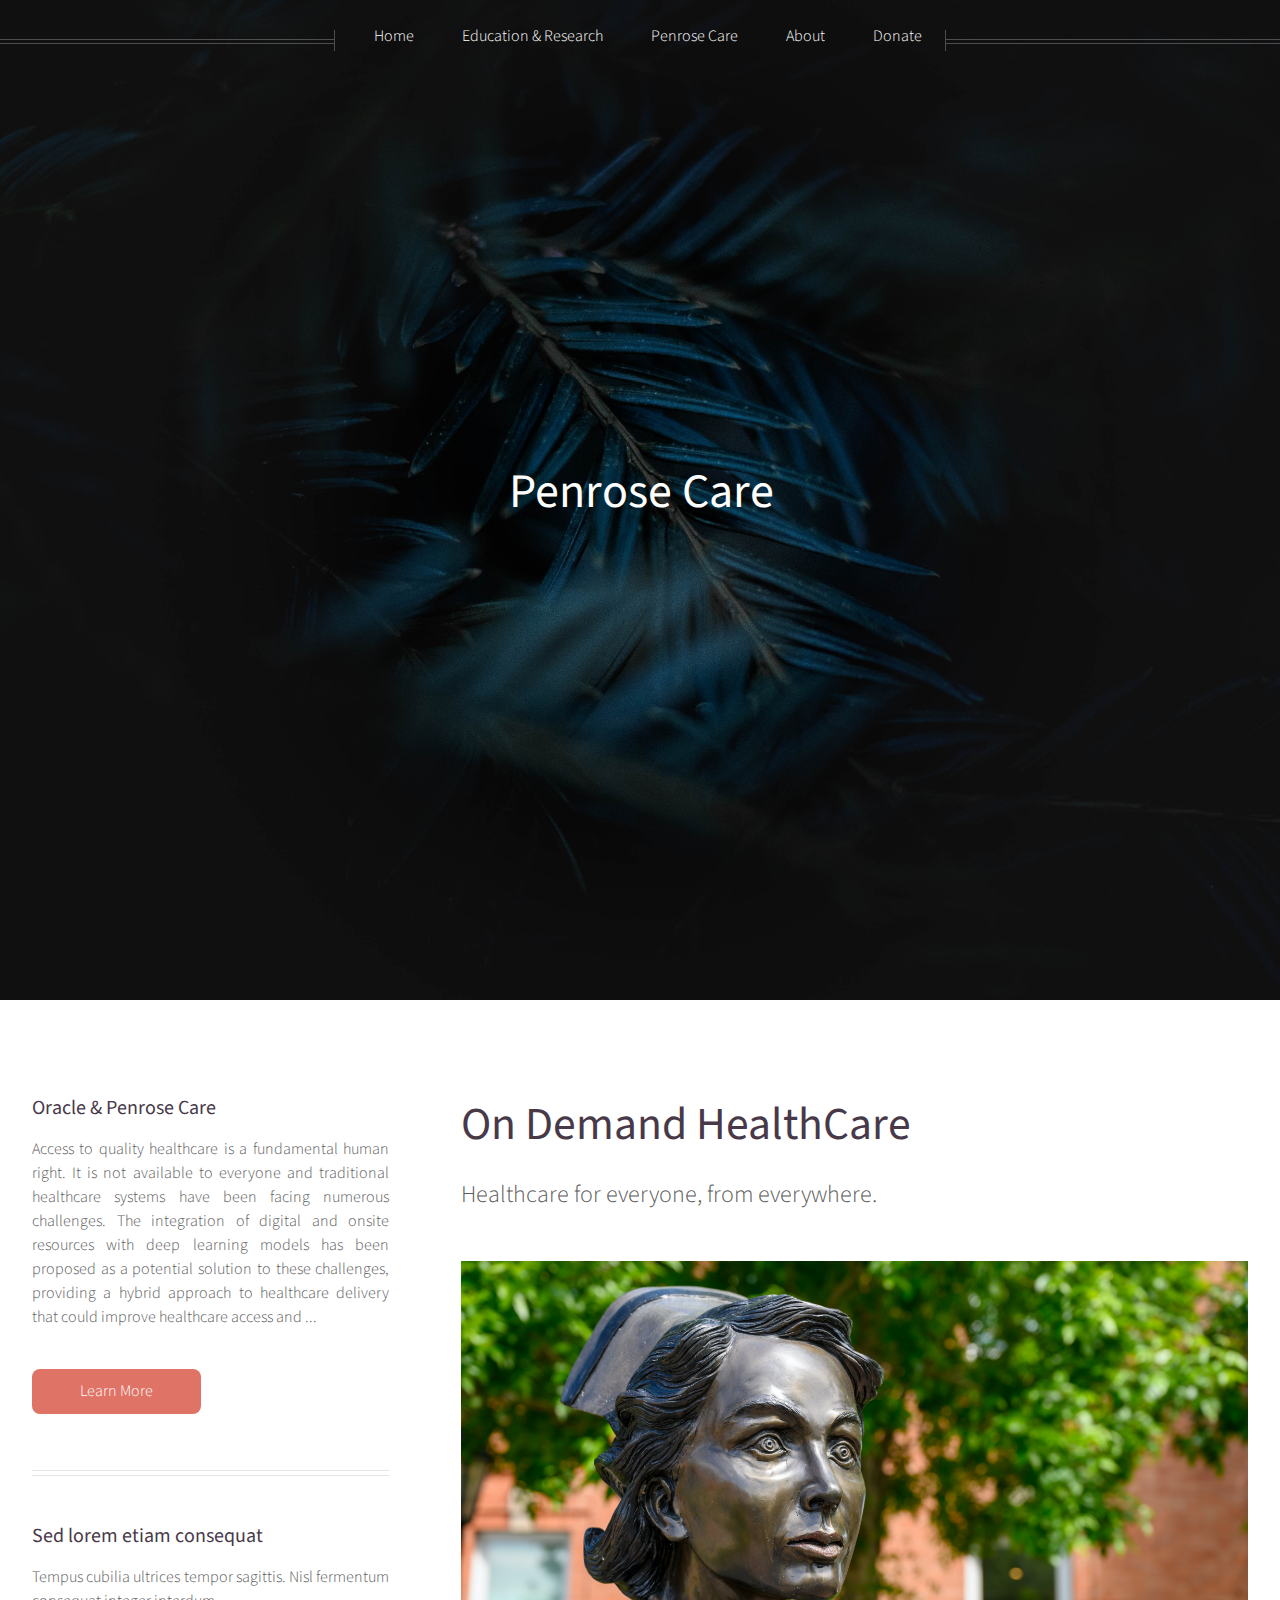
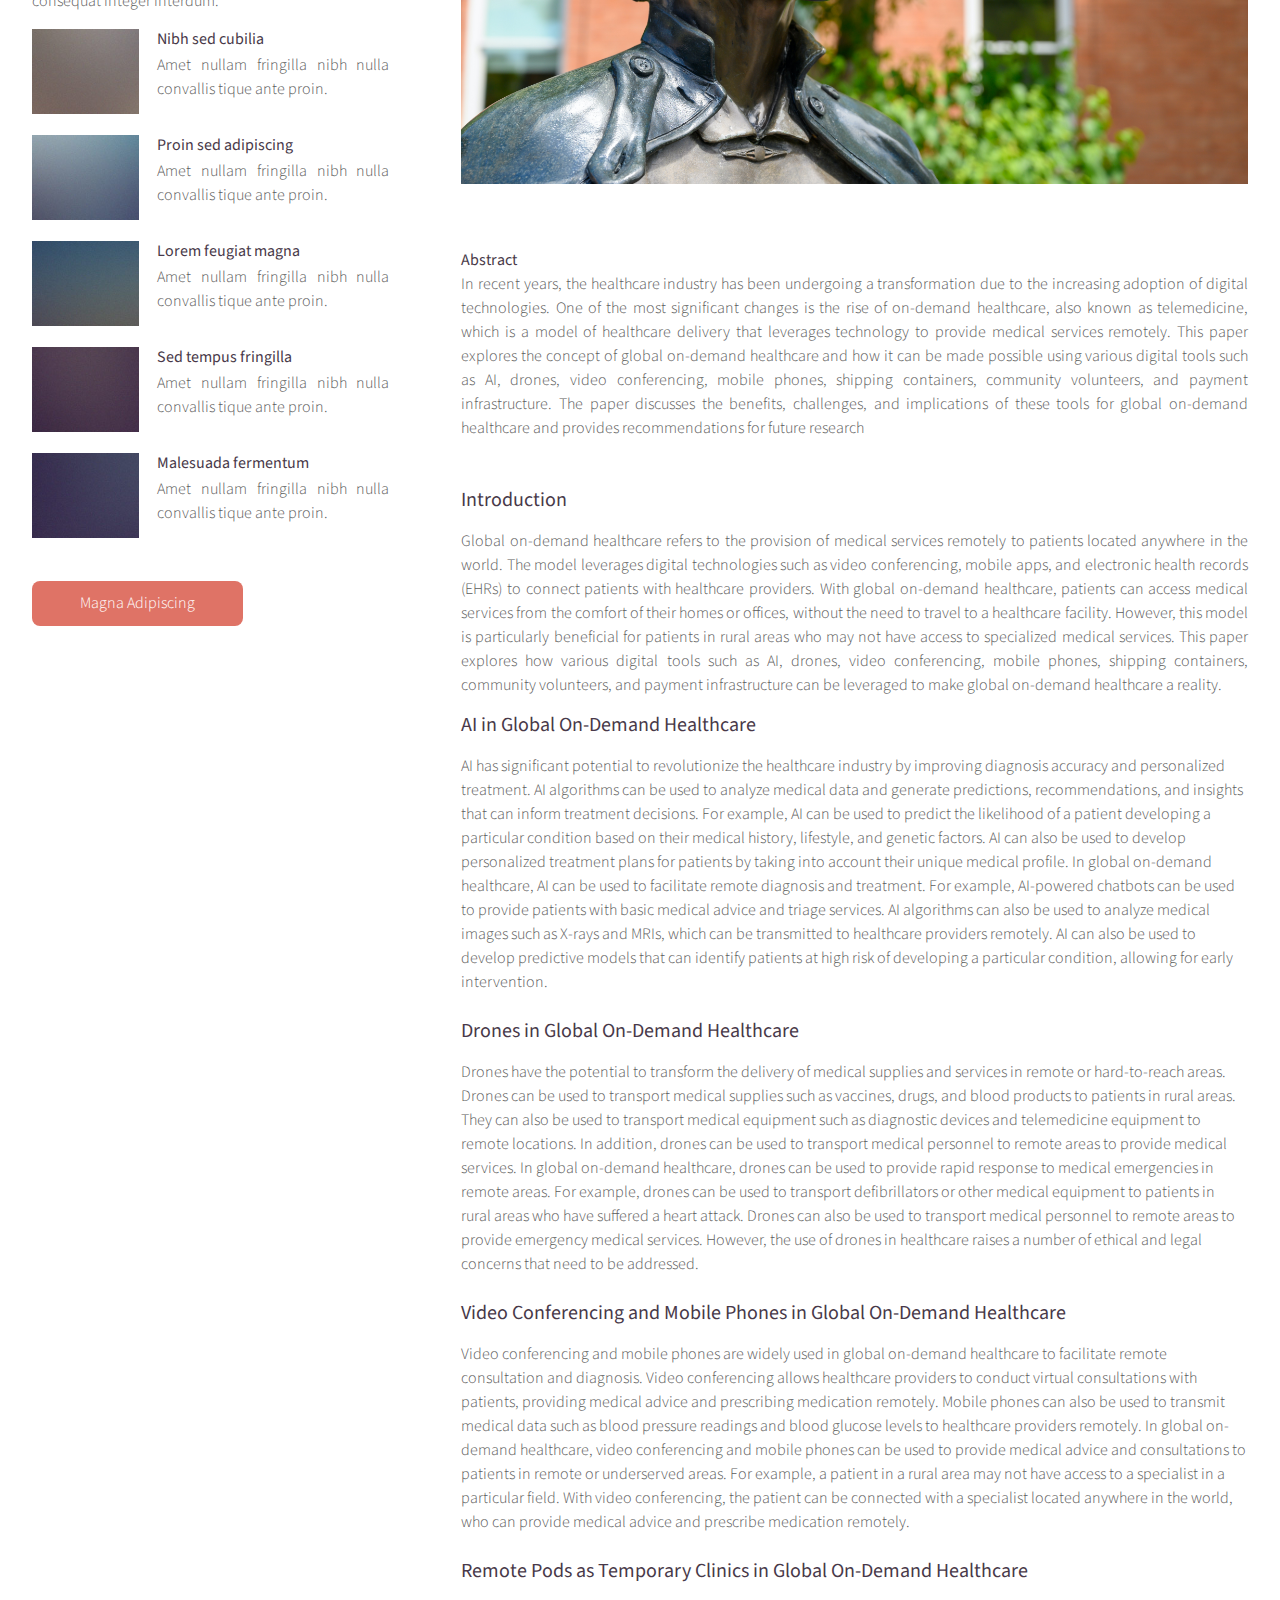
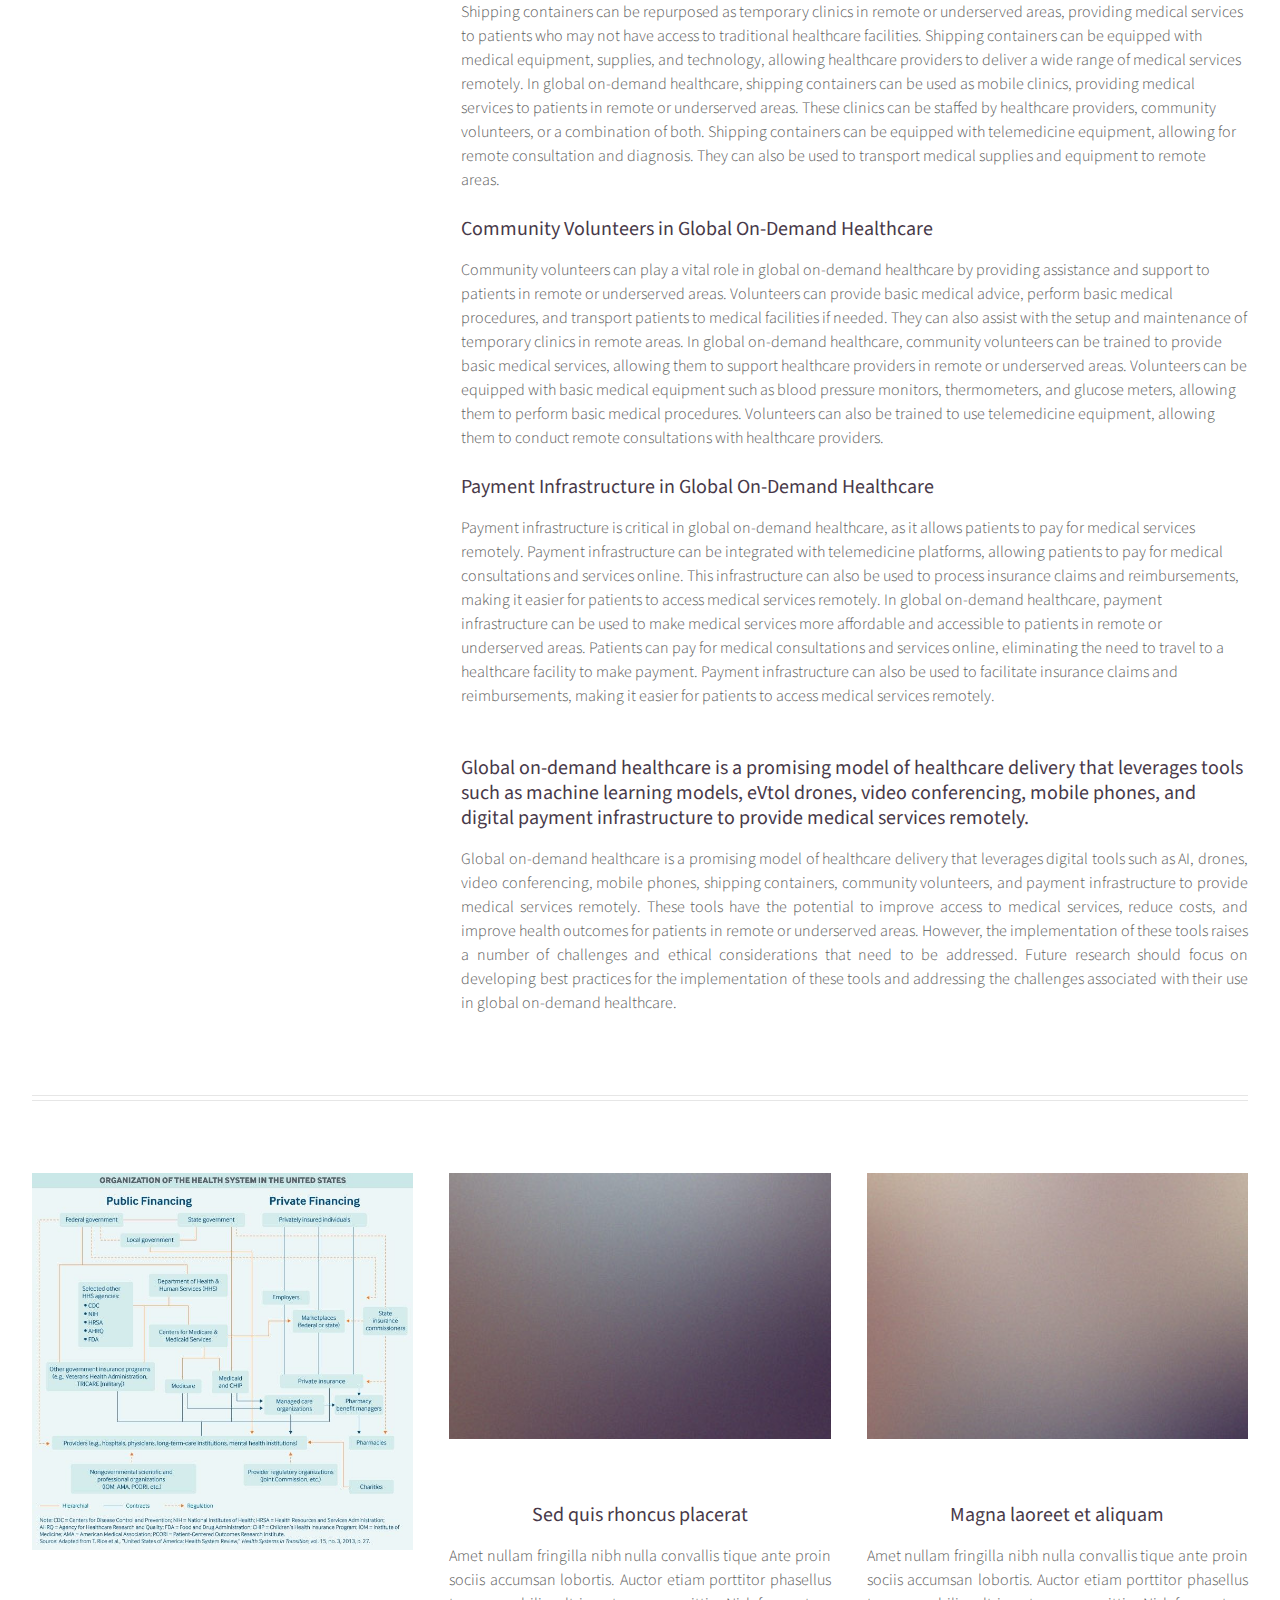
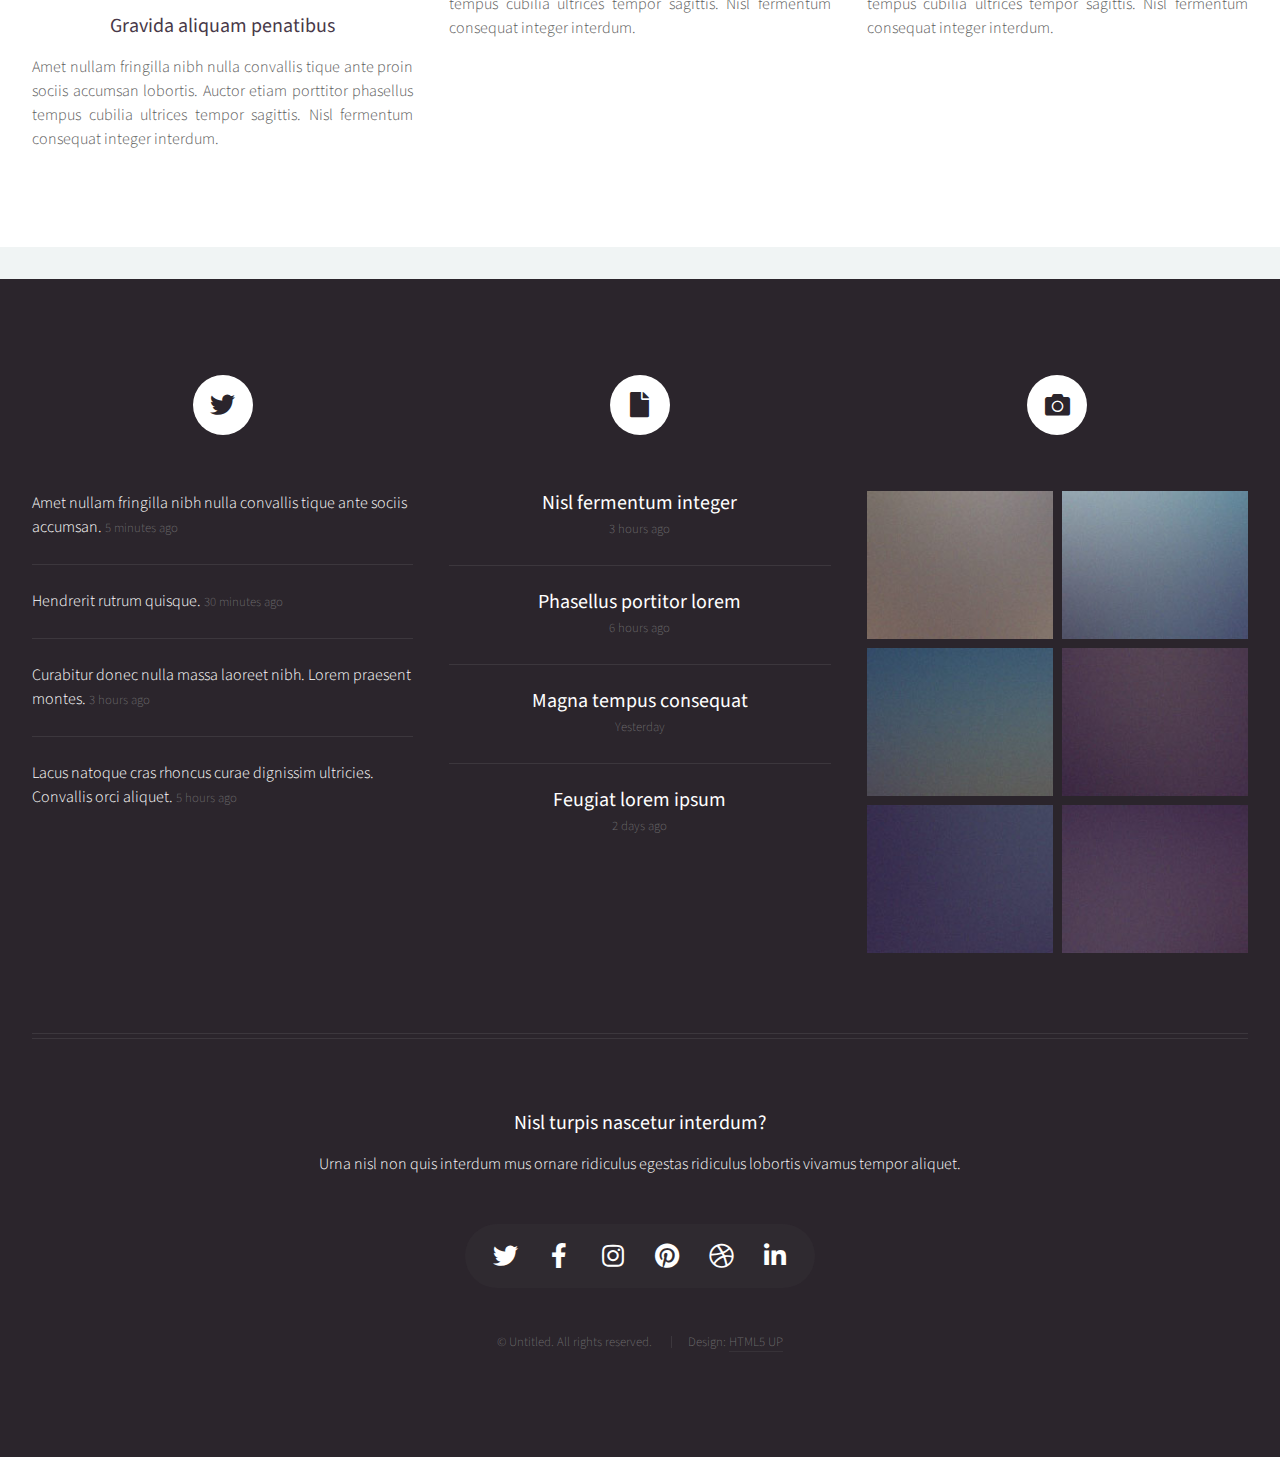
==== commit cf621190: "minor updates" ====
--- a/penrose-care/left-sidebar.html
+++ b/penrose-care/left-sidebar.html
@@ -5,372 +5,517 @@
 	Free for personal and commercial use under the CCA 3.0 license (html5up.net/license)
 -->
 <html>
-	<head>
-		<title>Left Sidebar - Helios by HTML5 UP</title>
-		<meta charset="utf-8" />
-		<meta name="viewport" content="width=device-width, initial-scale=1, user-scalable=no" />
-		<link rel="stylesheet" href="assets/css/main.css" />
-		<noscript><link rel="stylesheet" href="assets/css/noscript.css" /></noscript>
-	</head>
-	<body class="left-sidebar is-preload">
-		<div id="page-wrapper">
-
-			<!-- Header -->
-				<div id="header">
-
-					<!-- Inner -->
-						<div class="inner">
-							<header>
-								<h1><a href="index.html" id="logo">Helios &amp; Penrose Care</a></h1>
-							</header>
-						</div>
-
-					<!-- Nav -->
-						<nav id="nav">
-							<ul>
-								<li><a href="index.html">Home</a></li>
-								<li>
-									<a href="#">Dropdown</a>
-									<ul>
-										<li><a href="#">Lorem ipsum dolor</a></li>
-										<li><a href="#">Magna phasellus</a></li>
-										<li><a href="#">Etiam dolore nisl</a></li>
-										<li>
-											<a href="#">And a submenu &hellip;</a>
-											<ul>
-												<li><a href="#">Lorem ipsum dolor</a></li>
-												<li><a href="#">Phasellus consequat</a></li>
-												<li><a href="#">Magna phasellus</a></li>
-												<li><a href="#">Etiam dolore nisl</a></li>
-											</ul>
-										</li>
-										<li><a href="#">Veroeros feugiat</a></li>
-									</ul>
-								</li>
-								<li><a href="left-sidebar.html">Left Sidebar</a></li>
-								<li><a href="right-sidebar.html">Right Sidebar</a></li>
-								<li><a href="no-sidebar.html">No Sidebar</a></li>
-							</ul>
-						</nav>
-
-				</div>
-
-			<!-- Main -->
-				<div class="wrapper style1">
-
-					<div class="container">
-						<div class="row gtr-200">
-							<div class="col-4 col-12-mobile" id="sidebar">
-								<hr class="first" />
-								<section>
-									<header>
-										<h3><a href="#">Accumsan sed penatibus</a></h3>
-									</header>
-									<p>
-										Dolor sed fringilla nibh nulla convallis tique ante proin sociis accumsan lobortis. Auctor etiam
-										porttitor phasellus tempus cubilia ultrices tempor sagittis  tellus ante diam nec penatibus dolor cras
-										magna tempus feugiat veroeros.
-									</p>
-									<footer>
-										<a href="#" class="button">Learn More</a>
-									</footer>
-								</section>
-								<hr />
-								<section>
-									<header>
-										<h3><a href="#">Sed lorem etiam consequat</a></h3>
-									</header>
-									<p>
-										Tempus cubilia ultrices tempor sagittis. Nisl fermentum consequat integer interdum.
-									</p>
-									<div class="row gtr-50">
-										<div class="col-4">
-											<a href="#" class="image fit"><img src="images/pic10.jpg" alt="" /></a>
-										</div>
-										<div class="col-8">
-											<h4>Nibh sed cubilia</h4>
-											<p>
-												Amet nullam fringilla nibh nulla convallis tique ante proin.
-											</p>
-										</div>
-										<div class="col-4">
-											<a href="#" class="image fit"><img src="images/pic11.jpg" alt="" /></a>
-										</div>
-										<div class="col-8">
-											<h4>Proin sed adipiscing</h4>
-											<p>
-												Amet nullam fringilla nibh nulla convallis tique ante proin.
-											</p>
-										</div>
-										<div class="col-4">
-											<a href="#" class="image fit"><img src="images/pic12.jpg" alt="" /></a>
-										</div>
-										<div class="col-8">
-											<h4>Lorem feugiat magna</h4>
-											<p>
-												Amet nullam fringilla nibh nulla convallis tique ante proin.
-											</p>
-										</div>
-										<div class="col-4">
-											<a href="#" class="image fit"><img src="images/pic13.jpg" alt="" /></a>
-										</div>
-										<div class="col-8">
-											<h4>Sed tempus fringilla</h4>
-											<p>
-												Amet nullam fringilla nibh nulla convallis tique ante proin.
-											</p>
-										</div>
-										<div class="col-4">
-											<a href="#" class="image fit"><img src="images/pic14.jpg" alt="" /></a>
-										</div>
-										<div class="col-8">
-											<h4>Malesuada fermentum</h4>
-											<p>
-												Amet nullam fringilla nibh nulla convallis tique ante proin.
-											</p>
-										</div>
-									</div>
-									<footer>
-										<a href="#" class="button">Magna Adipiscing</a>
-									</footer>
-								</section>
-							</div>
-							<div class="col-8 col-12-mobile imp-mobile" id="content">
-								<article id="main">
-									<header>
-										<h2><a href="#">On Demand HealthCare</a></h2>
-										<p>
-											Morbi convallis lectus malesuada sed fermentum dolore amet
-										</p>
-									</header>
-									<a href="#" class="image featured"><img src="images/x-a.jpg" alt="" /></a>
-									<p>
-										Commodo id natoque malesuada sollicitudin elit suscipit. Curae suspendisse mauris posuere accumsan massa
-										posuere lacus convallis tellus interdum. Amet nullam fringilla nibh nulla convallis ut venenatis purus
-										lobortis. Auctor etiam porttitor phasellus tempus cubilia ultrices tempor sagittis. Nisl fermentum
-										consequat integer interdum integer purus sapien. Nibh eleifend nulla nascetur pharetra commodo mi augue
-										interdum tellus. Ornare cursus augue feugiat sodales velit lorem. Semper elementum ullamcorper lacinia
-										natoque aenean scelerisque vel lacinia mollis quam sodales congue.
-									</p>
-									<section>
-										<header>
-											<h3>Ultrices tempor sagittis nisl</h3>
-										</header>
-										<p>
-											Nascetur volutpat nibh ullamcorper vivamus at purus. Cursus ultrices porttitor sollicitudin imperdiet
-											at pretium tellus in euismod a integer sodales neque. Nibh quis dui quis mattis eget imperdiet venenatis
-											feugiat. Neque primis ligula cum erat aenean tristique luctus risus ipsum praesent iaculis. Fermentum elit
-											fringilla consequat dis arcu. Pellentesque mus tempor vitae pretium sodales porttitor lacus. Phasellus
-											egestas odio nisl duis sociis purus faucibus morbi. Eget massa mus etiam sociis pharetra magna.
-										</p>
-										<p>
-											Eleifend auctor turpis magnis sed porta nisl pretium. Aenean suspendisse nulla eget sed etiam parturient
-											orci cursus nibh. Quisque eu nec neque felis laoreet diam morbi egestas. Dignissim cras rutrum consectetur
-											ut penatibus fermentum nibh erat malesuada varius.
-										</p>
-									</section>
-									<section>
-										<header>
-											<h3>Augue euismod feugiat tempus</h3>
-										</header>
-										<p>
-											Pretium tellus in euismod a integer sodales neque. Nibh quis dui quis mattis eget imperdiet venenatis
-											feugiat. Neque primis ligula cum erat aenean tristique luctus risus ipsum praesent iaculis. Fermentum elit
-											ut nunc urna volutpat donec cubilia commodo risus morbi. Lobortis vestibulum velit malesuada ante
-											egestas odio nisl duis sociis purus faucibus morbi. Eget massa mus etiam sociis pharetra magna.
-										</p>
-									</section>
-								</article>
-							</div>
-						</div>
-						<hr />
-						<div class="row">
-							<article class="col-4 col-12-mobile special">
-								<a href="#" class="image featured"><img src="images/pic07.jpg" alt="" /></a>
-								<header>
-									<h3><a href="#">Gravida aliquam penatibus</a></h3>
-								</header>
-								<p>
-									Amet nullam fringilla nibh nulla convallis tique ante proin sociis accumsan lobortis. Auctor etiam
-									porttitor phasellus tempus cubilia ultrices tempor sagittis. Nisl fermentum consequat integer interdum.
-								</p>
-							</article>
-							<article class="col-4 col-12-mobile special">
-								<a href="#" class="image featured"><img src="images/pic08.jpg" alt="" /></a>
-								<header>
-									<h3><a href="#">Sed quis rhoncus placerat</a></h3>
-								</header>
-								<p>
-									Amet nullam fringilla nibh nulla convallis tique ante proin sociis accumsan lobortis. Auctor etiam
-									porttitor phasellus tempus cubilia ultrices tempor sagittis. Nisl fermentum consequat integer interdum.
-								</p>
-							</article>
-							<article class="col-4 col-12-mobile special">
-								<a href="#" class="image featured"><img src="images/pic09.jpg" alt="" /></a>
-								<header>
-									<h3><a href="#">Magna laoreet et aliquam</a></h3>
-								</header>
-								<p>
-									Amet nullam fringilla nibh nulla convallis tique ante proin sociis accumsan lobortis. Auctor etiam
-									porttitor phasellus tempus cubilia ultrices tempor sagittis. Nisl fermentum consequat integer interdum.
-								</p>
-							</article>
-						</div>
-					</div>
-
-				</div>
-
-			<!-- Footer -->
-				<div id="footer">
-					<div class="container">
-						<div class="row">
-
-							<!-- Tweets -->
-								<section class="col-4 col-12-mobile">
-									<header>
-										<h2 class="icon brands fa-twitter circled"><span class="label">Tweets</span></h2>
-									</header>
-									<ul class="divided">
-										<li>
-											<article class="tweet">
-												Amet nullam fringilla nibh nulla convallis tique ante sociis accumsan.
-												<span class="timestamp">5 minutes ago</span>
-											</article>
-										</li>
-										<li>
-											<article class="tweet">
-												Hendrerit rutrum quisque.
-												<span class="timestamp">30 minutes ago</span>
-											</article>
-										</li>
-										<li>
-											<article class="tweet">
-												Curabitur donec nulla massa laoreet nibh. Lorem praesent montes.
-												<span class="timestamp">3 hours ago</span>
-											</article>
-										</li>
-										<li>
-											<article class="tweet">
-												Lacus natoque cras rhoncus curae dignissim ultricies. Convallis orci aliquet.
-												<span class="timestamp">5 hours ago</span>
-											</article>
-										</li>
-									</ul>
-								</section>
-
-							<!-- Posts -->
-								<section class="col-4 col-12-mobile">
-									<header>
-										<h2 class="icon solid fa-file circled"><span class="label">Posts</span></h2>
-									</header>
-									<ul class="divided">
-										<li>
-											<article class="post stub">
-												<header>
-													<h3><a href="#">Nisl fermentum integer</a></h3>
-												</header>
-												<span class="timestamp">3 hours ago</span>
-											</article>
-										</li>
-										<li>
-											<article class="post stub">
-												<header>
-													<h3><a href="#">Phasellus portitor lorem</a></h3>
-												</header>
-												<span class="timestamp">6 hours ago</span>
-											</article>
-										</li>
-										<li>
-											<article class="post stub">
-												<header>
-													<h3><a href="#">Magna tempus consequat</a></h3>
-												</header>
-												<span class="timestamp">Yesterday</span>
-											</article>
-										</li>
-										<li>
-											<article class="post stub">
-												<header>
-													<h3><a href="#">Feugiat lorem ipsum</a></h3>
-												</header>
-												<span class="timestamp">2 days ago</span>
-											</article>
-										</li>
-									</ul>
-								</section>
-
-							<!-- Photos -->
-								<section class="col-4 col-12-mobile">
-									<header>
-										<h2 class="icon solid fa-camera circled"><span class="label">Photos</span></h2>
-									</header>
-									<div class="row gtr-25">
-										<div class="col-6">
-											<a href="#" class="image fit"><img src="images/pic10.jpg" alt="" /></a>
-										</div>
-										<div class="col-6">
-											<a href="#" class="image fit"><img src="images/pic11.jpg" alt="" /></a>
-										</div>
-										<div class="col-6">
-											<a href="#" class="image fit"><img src="images/pic12.jpg" alt="" /></a>
-										</div>
-										<div class="col-6">
-											<a href="#" class="image fit"><img src="images/pic13.jpg" alt="" /></a>
-										</div>
-										<div class="col-6">
-											<a href="#" class="image fit"><img src="images/pic14.jpg" alt="" /></a>
-										</div>
-										<div class="col-6">
-											<a href="#" class="image fit"><img src="images/pic15.jpg" alt="" /></a>
-										</div>
-									</div>
-								</section>
-
-						</div>
-						<hr />
-						<div class="row">
-							<div class="col-12">
-
-								<!-- Contact -->
-									<section class="contact">
-										<header>
-											<h3>Nisl turpis nascetur interdum?</h3>
-										</header>
-										<p>Urna nisl non quis interdum mus ornare ridiculus egestas ridiculus lobortis vivamus tempor aliquet.</p>
-										<ul class="icons">
-											<li><a href="#" class="icon brands fa-twitter"><span class="label">Twitter</span></a></li>
-											<li><a href="#" class="icon brands fa-facebook-f"><span class="label">Facebook</span></a></li>
-											<li><a href="#" class="icon brands fa-instagram"><span class="label">Instagram</span></a></li>
-											<li><a href="#" class="icon brands fa-pinterest"><span class="label">Pinterest</span></a></li>
-											<li><a href="#" class="icon brands fa-dribbble"><span class="label">Dribbble</span></a></li>
-											<li><a href="#" class="icon brands fa-linkedin-in"><span class="label">Linkedin</span></a></li>
-										</ul>
-									</section>
-
-								<!-- Copyright -->
-									<div class="copyright">
-										<ul class="menu">
-											<li>&copy; Untitled. All rights reserved.</li><li>Design: <a href="http://html5up.net">HTML5 UP</a></li>
-										</ul>
-									</div>
-
-							</div>
-
-						</div>
-					</div>
-				</div>
-
-		</div>
-
-		<!-- Scripts -->
-			<script src="assets/js/jquery.min.js"></script>
-			<script src="assets/js/jquery.dropotron.min.js"></script>
-			<script src="assets/js/jquery.scrolly.min.js"></script>
-			<script src="assets/js/jquery.scrollex.min.js"></script>
-			<script src="assets/js/browser.min.js"></script>
-			<script src="assets/js/breakpoints.min.js"></script>
-			<script src="assets/js/util.js"></script>
-			<script src="assets/js/main.js"></script>
-
-	</body>
+<head>
+    <title>Left Sidebar - Helios by HTML5 UP</title>
+    <meta charset="utf-8"/>
+    <meta name="viewport" content="width=device-width, initial-scale=1, user-scalable=no"/>
+    <link rel="stylesheet" href="assets/css/main.css"/>
+    <noscript>
+        <link rel="stylesheet" href="assets/css/noscript.css"/>
+    </noscript>
+</head>
+<body class="left-sidebar is-preload">
+<div id="page-wrapper">
+
+    <!-- Header -->
+    <div id="header">
+
+        <!-- Inner -->
+        <div class="inner">
+            <header>
+                <h1><a href="index.html" id="logo">Penrose Care</a></h1>
+            </header>
+        </div>
+
+        <!-- Nav -->
+        <nav id="nav">
+            <ul>
+                <li><a href="/index.html">Home</a></li>
+                <li>
+                    <a href="#">Education & Research</a>
+                    <ul>
+                        <li><a href="#"></a></li>
+                        <li><a href="#">Developers</a></li>
+                        <li><a href="#">Challenges</a></li>
+                        <li>
+                            <a href="#">Research &hellip;</a>
+                            <ul>
+                                <li><a href="#">Nexus Library</a></li>
+                                <li><a href="#">Cancer Research</a></li>
+                                <li><a href="#">Oracle Research</a></li>
+                                <li><a href="#">Other Research</a></li>
+                            </ul>
+                        </li>
+                        <li><a href="#">Become a member</a></li>
+                    </ul>
+                </li>
+                <li><a href="left-sidebar.html">Penrose Care</a></li>
+                <li><a href="right-sidebar.html">About</a></li>
+                <li><a href="no-sidebar.html">Donate</a></li>
+            </ul>
+        </nav>
+
+    </div>
+
+    <!-- Main -->
+    <div class="wrapper style1">
+
+        <div class="container">
+            <div class="row gtr-200">
+                <div class="col-4 col-12-mobile" id="sidebar">
+                    <hr class="first"/>
+                    <section>
+                        <header>
+                            <h3><a href="#">Oracle & Penrose Care</a></h3>
+                        </header>
+                        <p>
+                            Access to quality healthcare is a fundamental human right. It is not available to
+                            everyone and traditional healthcare systems have been facing numerous challenges. The integration of
+                            digital and onsite resources with deep learning models has been proposed as a potential solution
+                            to these challenges, providing a hybrid approach to healthcare delivery that could improve
+                            healthcare access and ...
+                        </p>
+                        <footer>
+                            <a href="https://marxvim.atlassian.net/wiki/spaces/PC/blog/2023/04/06/8224769/Global+On-Demand+Hybrid+HealthCare" class="button">Learn More</a>
+                        </footer>
+                    </section>
+                    <hr/>
+                    <section>
+                        <header>
+                            <h3><a href="#">Sed lorem etiam consequat</a></h3>
+                        </header>
+                        <p>
+                            Tempus cubilia ultrices tempor sagittis. Nisl fermentum consequat integer interdum.
+                        </p>
+                        <div class="row gtr-50">
+                            <div class="col-4">
+                                <a href="#" class="image fit"><img src="images/pic10.jpg" alt=""/></a>
+                            </div>
+                            <div class="col-8">
+                                <h4>Nibh sed cubilia</h4>
+                                <p>
+                                    Amet nullam fringilla nibh nulla convallis tique ante proin.
+                                </p>
+                            </div>
+                            <div class="col-4">
+                                <a href="#" class="image fit"><img src="images/pic11.jpg" alt=""/></a>
+                            </div>
+                            <div class="col-8">
+                                <h4>Proin sed adipiscing</h4>
+                                <p>
+                                    Amet nullam fringilla nibh nulla convallis tique ante proin.
+                                </p>
+                            </div>
+                            <div class="col-4">
+                                <a href="#" class="image fit"><img src="images/pic12.jpg" alt=""/></a>
+                            </div>
+                            <div class="col-8">
+                                <h4>Lorem feugiat magna</h4>
+                                <p>
+                                    Amet nullam fringilla nibh nulla convallis tique ante proin.
+                                </p>
+                            </div>
+                            <div class="col-4">
+                                <a href="#" class="image fit"><img src="images/pic13.jpg" alt=""/></a>
+                            </div>
+                            <div class="col-8">
+                                <h4>Sed tempus fringilla</h4>
+                                <p>
+                                    Amet nullam fringilla nibh nulla convallis tique ante proin.
+                                </p>
+                            </div>
+                            <div class="col-4">
+                                <a href="#" class="image fit"><img src="images/pic14.jpg" alt=""/></a>
+                            </div>
+                            <div class="col-8">
+                                <h4>Malesuada fermentum</h4>
+                                <p>
+                                    Amet nullam fringilla nibh nulla convallis tique ante proin.
+                                </p>
+                            </div>
+                        </div>
+                        <footer>
+                            <a href="#" class="button">Magna Adipiscing</a>
+                        </footer>
+                    </section>
+                </div>
+                <div class="col-8 col-12-mobile imp-mobile" id="content">
+                    <article id="main">
+                        <header>
+                            <h2><a href="#">On Demand HealthCare</a></h2>
+                            <p>
+                                Healthcare for everyone, from everywhere.
+                            </p>
+                        </header>
+                        <a href="#" class="image featured"><img src="images/x-a.jpg" alt=""/></a>
+                        <p>
+                            <b>Abstract</b><br>
+
+                            In recent years, the healthcare industry has been undergoing a transformation
+                            due to the increasing adoption of digital technologies.
+                            One of the most significant changes is the rise of on-demand
+                            healthcare, also known as telemedicine,
+                            which is a model of healthcare delivery that leverages
+                            technology to provide medical services remotely. This paper explores
+                            the concept of global on-demand healthcare and how it can be made
+                            possible using various digital tools such as AI, drones, video
+                            conferencing, mobile phones, shipping containers, community volunteers, and
+                            payment infrastructure. The paper discusses the benefits, challenges, and
+                            implications of these tools for global on-demand healthcare and provides
+                            recommendations for future research
+                        </p>
+                        <section>
+                            <header>
+                                <h3>Introduction</h3>
+                            </header>
+                            <p>
+                                Global on-demand healthcare refers to the provision of medical services
+                                remotely to patients located anywhere in the world. The model leverages
+                                digital technologies such as video conferencing, mobile apps, and electronic
+                                health records (EHRs) to connect patients with healthcare providers. With
+                                global on-demand healthcare, patients can access medical services from the
+                                comfort of their homes or offices, without the need to travel to a
+                                healthcare facility. However, this model is particularly beneficial for
+                                patients in rural areas who may not have access to specialized medical
+                                services. This paper explores how various digital tools such as AI, drones,
+                                video conferencing, mobile phones, shipping containers, community
+                                volunteers, and payment infrastructure can be leveraged to make global
+                                on-demand healthcare a reality.
+                            </p>
+                            <p>
+                            <header>
+                                <h3>AI in Global On-Demand Healthcare</h3>
+                            </header>
+
+                            AI has significant potential to revolutionize the healthcare industry by improving
+                            diagnosis accuracy and personalized treatment. AI algorithms can be used to analyze
+                            medical data and generate predictions, recommendations, and insights that can inform
+                            treatment decisions. For example, AI can be used to predict the likelihood of a patient
+                            developing a particular condition based on their medical history, lifestyle, and genetic
+                            factors. AI can also be used to develop personalized treatment plans for patients by
+                            taking into account their unique medical profile.
+
+                            In global on-demand healthcare, AI can be used to facilitate remote diagnosis and
+                            treatment. For example, AI-powered chatbots can be used to provide patients with basic
+                            medical advice and triage services. AI algorithms can also be used to analyze medical
+                            images such as X-rays and MRIs, which can be transmitted to healthcare providers
+                            remotely. AI can also be used to develop predictive models that can identify patients at
+                            high risk of developing a particular condition, allowing for early intervention.
+                            <header>
+                                <h3><br>Drones in Global On-Demand Healthcare</h3>
+                            </header>
+
+                            Drones have the potential to transform the delivery of medical supplies and services in
+                            remote or hard-to-reach areas. Drones can be used to transport medical supplies such as
+                            vaccines, drugs, and blood products to patients in rural areas. They can also be used to
+                            transport medical equipment such as diagnostic devices and telemedicine equipment to
+                            remote locations. In addition, drones can be used to transport medical personnel to
+                            remote areas to provide medical services.
+
+                            In global on-demand healthcare, drones can be used to provide rapid response to medical
+                            emergencies in remote areas. For example, drones can be used to transport defibrillators
+                            or other medical equipment to patients in rural areas who have suffered a heart attack.
+                            Drones can also be used to transport medical personnel to remote areas to provide
+                            emergency medical services. However, the use of drones in healthcare raises a number of
+                            ethical and legal concerns that need to be addressed.
+
+                            <header>
+                                <h3><br>Video Conferencing and Mobile Phones in Global On-Demand Healthcare</h3>
+                            </header>
+
+                            Video conferencing and mobile phones are widely used in global on-demand healthcare to
+                            facilitate remote consultation and diagnosis. Video conferencing allows healthcare
+                            providers to conduct virtual consultations with patients, providing medical advice and
+                            prescribing medication remotely. Mobile phones can also be used to transmit medical data
+                            such as blood pressure readings and blood glucose levels to healthcare providers
+                            remotely.
+
+                            In global on-demand healthcare, video conferencing and mobile phones can be used to
+                            provide medical advice and consultations to patients in remote or underserved areas. For
+                            example, a patient in a rural area may not have access to a specialist in a particular
+                            field. With video conferencing, the patient can be connected with a specialist located
+                            anywhere in the world, who can provide medical advice and prescribe medication remotely.
+
+                            <header>
+                                <h3><br>Remote Pods as Temporary Clinics in Global On-Demand Healthcare</h3>
+                            </header>
+
+                            Shipping containers can be repurposed as temporary clinics in remote or underserved areas,
+                            providing medical services to patients who may not have access to traditional healthcare
+                            facilities. Shipping containers can be equipped with medical equipment, supplies, and
+                            technology, allowing healthcare providers to deliver a wide range of medical services
+                            remotely.
+
+                            In global on-demand healthcare, shipping containers can be used as mobile clinics, providing
+                            medical services to patients in remote or underserved areas. These clinics can be staffed by
+                            healthcare providers, community volunteers, or a combination of both. Shipping containers
+                            can be equipped with telemedicine equipment, allowing for remote consultation and diagnosis.
+                            They can also be used to transport medical supplies and equipment to remote areas.
+
+                            <header>
+                                <h3><br>Community Volunteers in Global On-Demand Healthcare</h3>
+                            </header>
+
+                            Community volunteers can play a vital role in global on-demand healthcare by providing
+                            assistance and support to patients in remote or underserved areas. Volunteers can provide
+                            basic medical advice, perform basic medical procedures, and transport patients to medical
+                            facilities if needed. They can also assist with the setup and maintenance of temporary
+                            clinics in remote areas.
+
+                            In global on-demand healthcare, community volunteers can be trained to provide basic medical
+                            services, allowing them to support healthcare providers in remote or underserved areas.
+                            Volunteers can be equipped with basic medical equipment such as blood pressure monitors,
+                            thermometers, and glucose meters, allowing them to perform basic medical procedures.
+                            Volunteers can also be trained to use telemedicine equipment, allowing them to conduct
+                            remote consultations with healthcare providers.
+
+                            <header>
+                                <h3><br>Payment Infrastructure in Global On-Demand Healthcare</h3>
+                            </header>
+
+                            Payment infrastructure is critical in global on-demand healthcare, as it allows patients to
+                            pay for medical services remotely. Payment infrastructure can be integrated with
+                            telemedicine platforms, allowing patients to pay for medical consultations and services
+                            online. This infrastructure can also be used to process insurance claims and reimbursements,
+                            making it easier for patients to access medical services remotely.
+
+                            In global on-demand healthcare, payment infrastructure can be used to make medical services
+                            more affordable and accessible to patients in remote or underserved areas. Patients can pay
+                            for medical consultations and services online, eliminating the need to travel to a
+                            healthcare facility to make payment. Payment infrastructure can also be used to facilitate
+                            insurance claims and reimbursements, making it easier for patients to access medical
+                            services remotely.
+
+
+                            </p>
+                        </section>
+                        <section>
+                            <header>
+                                <h3>Global on-demand healthcare is a promising model of healthcare delivery that
+                                    leverages tools such as machine learning models, eVtol drones, video conferencing,
+                                    mobile phones, and digital
+                                    payment infrastructure to provide medical services remotely.</h3>
+                            </header>
+                            <p>Global on-demand healthcare is a promising model of healthcare delivery that leverages
+                                digital tools such as AI, drones, video conferencing, mobile phones, shipping
+                                containers,
+                                community volunteers, and payment infrastructure to provide medical services remotely.
+                                These
+                                tools have the potential to improve access to medical services, reduce costs, and
+                                improve
+                                health outcomes for patients in remote or underserved areas. However, the implementation
+                                of
+                                these tools raises a number of challenges and ethical considerations that need to be
+                                addressed. Future research should focus on developing best practices for the
+                                implementation
+                                of these tools and addressing the challenges associated with their use in global
+                                on-demand
+                                healthcare.
+                            </p>
+                        </section>
+                    </article>
+                </div>
+            </div>
+            <hr/>
+            <div class="row">
+                <article class="col-4 col-12-mobile special">
+                    <a href="#" class="image featured"><img src="images/x-i.jpeg" alt=""/></a>
+                    <header>
+                        <h3><a href="#">Gravida aliquam penatibus</a></h3>
+                    </header>
+                    <p>
+                        Amet nullam fringilla nibh nulla convallis tique ante proin sociis accumsan lobortis. Auctor
+                        etiam
+                        porttitor phasellus tempus cubilia ultrices tempor sagittis. Nisl fermentum consequat integer
+                        interdum.
+                    </p>
+                </article>
+                <article class="col-4 col-12-mobile special">
+                    <a href="#" class="image featured"><img src="images/pic08.jpg" alt=""/></a>
+                    <header>
+                        <h3><a href="#">Sed quis rhoncus placerat</a></h3>
+                    </header>
+                    <p>
+                        Amet nullam fringilla nibh nulla convallis tique ante proin sociis accumsan lobortis. Auctor
+                        etiam
+                        porttitor phasellus tempus cubilia ultrices tempor sagittis. Nisl fermentum consequat integer
+                        interdum.
+                    </p>
+                </article>
+                <article class="col-4 col-12-mobile special">
+                    <a href="#" class="image featured"><img src="images/pic09.jpg" alt=""/></a>
+                    <header>
+                        <h3><a href="#">Magna laoreet et aliquam</a></h3>
+                    </header>
+                    <p>
+                        Amet nullam fringilla nibh nulla convallis tique ante proin sociis accumsan lobortis. Auctor
+                        etiam
+                        porttitor phasellus tempus cubilia ultrices tempor sagittis. Nisl fermentum consequat integer
+                        interdum.
+                    </p>
+                </article>
+            </div>
+        </div>
+
+    </div>
+
+    <!-- Footer -->
+    <div id="footer">
+        <div class="container">
+            <div class="row">
+
+                <!-- Tweets -->
+                <section class="col-4 col-12-mobile">
+                    <header>
+                        <h2 class="icon brands fa-twitter circled"><span class="label">Tweets</span></h2>
+                    </header>
+                    <ul class="divided">
+                        <li>
+                            <article class="tweet">
+                                Amet nullam fringilla nibh nulla convallis tique ante sociis accumsan.
+                                <span class="timestamp">5 minutes ago</span>
+                            </article>
+                        </li>
+                        <li>
+                            <article class="tweet">
+                                Hendrerit rutrum quisque.
+                                <span class="timestamp">30 minutes ago</span>
+                            </article>
+                        </li>
+                        <li>
+                            <article class="tweet">
+                                Curabitur donec nulla massa laoreet nibh. Lorem praesent montes.
+                                <span class="timestamp">3 hours ago</span>
+                            </article>
+                        </li>
+                        <li>
+                            <article class="tweet">
+                                Lacus natoque cras rhoncus curae dignissim ultricies. Convallis orci aliquet.
+                                <span class="timestamp">5 hours ago</span>
+                            </article>
+                        </li>
+                    </ul>
+                </section>
+
+                <!-- Posts -->
+                <section class="col-4 col-12-mobile">
+                    <header>
+                        <h2 class="icon solid fa-file circled"><span class="label">Posts</span></h2>
+                    </header>
+                    <ul class="divided">
+                        <li>
+                            <article class="post stub">
+                                <header>
+                                    <h3><a href="#">Nisl fermentum integer</a></h3>
+                                </header>
+                                <span class="timestamp">3 hours ago</span>
+                            </article>
+                        </li>
+                        <li>
+                            <article class="post stub">
+                                <header>
+                                    <h3><a href="#">Phasellus portitor lorem</a></h3>
+                                </header>
+                                <span class="timestamp">6 hours ago</span>
+                            </article>
+                        </li>
+                        <li>
+                            <article class="post stub">
+                                <header>
+                                    <h3><a href="#">Magna tempus consequat</a></h3>
+                                </header>
+                                <span class="timestamp">Yesterday</span>
+                            </article>
+                        </li>
+                        <li>
+                            <article class="post stub">
+                                <header>
+                                    <h3><a href="#">Feugiat lorem ipsum</a></h3>
+                                </header>
+                                <span class="timestamp">2 days ago</span>
+                            </article>
+                        </li>
+                    </ul>
+                </section>
+
+                <!-- Photos -->
+                <section class="col-4 col-12-mobile">
+                    <header>
+                        <h2 class="icon solid fa-camera circled"><span class="label">Photos</span></h2>
+                    </header>
+                    <div class="row gtr-25">
+                        <div class="col-6">
+                            <a href="#" class="image fit"><img src="images/pic10.jpg" alt=""/></a>
+                        </div>
+                        <div class="col-6">
+                            <a href="#" class="image fit"><img src="images/pic11.jpg" alt=""/></a>
+                        </div>
+                        <div class="col-6">
+                            <a href="#" class="image fit"><img src="images/pic12.jpg" alt=""/></a>
+                        </div>
+                        <div class="col-6">
+                            <a href="#" class="image fit"><img src="images/pic13.jpg" alt=""/></a>
+                        </div>
+                        <div class="col-6">
+                            <a href="#" class="image fit"><img src="images/pic14.jpg" alt=""/></a>
+                        </div>
+                        <div class="col-6">
+                            <a href="#" class="image fit"><img src="images/pic15.jpg" alt=""/></a>
+                        </div>
+                    </div>
+                </section>
+
+            </div>
+            <hr/>
+            <div class="row">
+                <div class="col-12">
+
+                    <!-- Contact -->
+                    <section class="contact">
+                        <header>
+                            <h3>Nisl turpis nascetur interdum?</h3>
+                        </header>
+                        <p>Urna nisl non quis interdum mus ornare ridiculus egestas ridiculus lobortis vivamus tempor
+                            aliquet.</p>
+                        <ul class="icons">
+                            <li><a href="#" class="icon brands fa-twitter"><span class="label">Twitter</span></a></li>
+                            <li><a href="#" class="icon brands fa-facebook-f"><span class="label">Facebook</span></a>
+                            </li>
+                            <li><a href="#" class="icon brands fa-instagram"><span class="label">Instagram</span></a>
+                            </li>
+                            <li><a href="#" class="icon brands fa-pinterest"><span class="label">Pinterest</span></a>
+                            </li>
+                            <li><a href="#" class="icon brands fa-dribbble"><span class="label">Dribbble</span></a></li>
+                            <li><a href="#" class="icon brands fa-linkedin-in"><span class="label">Linkedin</span></a>
+                            </li>
+                        </ul>
+                    </section>
+
+                    <!-- Copyright -->
+                    <div class="copyright">
+                        <ul class="menu">
+                            <li>&copy; Untitled. All rights reserved.</li>
+                            <li>Design: <a href="http://html5up.net">HTML5 UP</a></li>
+                        </ul>
+                    </div>
+
+                </div>
+
+            </div>
+        </div>
+    </div>
+
+</div>
+
+<!-- Scripts -->
+<script src="assets/js/jquery.min.js"></script>
+<script src="assets/js/jquery.dropotron.min.js"></script>
+<script src="assets/js/jquery.scrolly.min.js"></script>
+<script src="assets/js/jquery.scrollex.min.js"></script>
+<script src="assets/js/browser.min.js"></script>
+<script src="assets/js/breakpoints.min.js"></script>
+<script src="assets/js/util.js"></script>
+<script src="assets/js/main.js"></script>
+
+</body>
 </html>